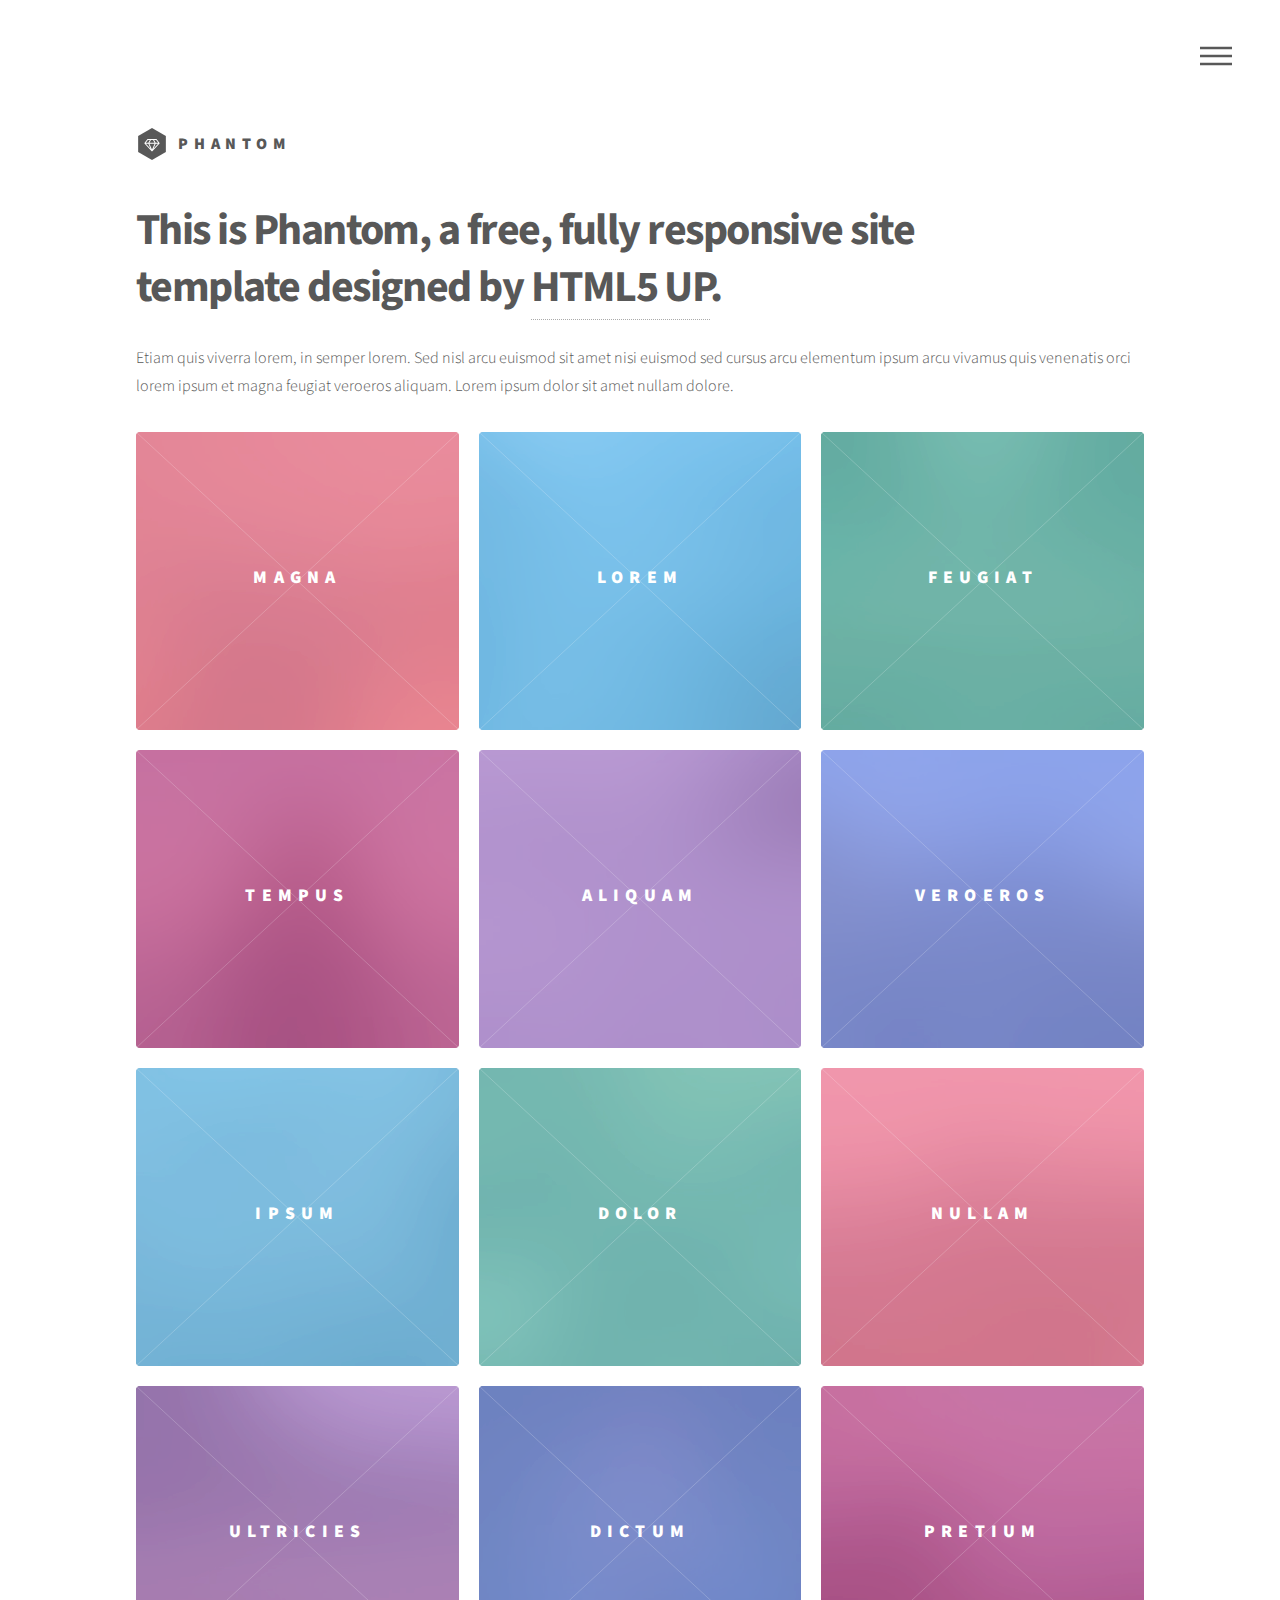
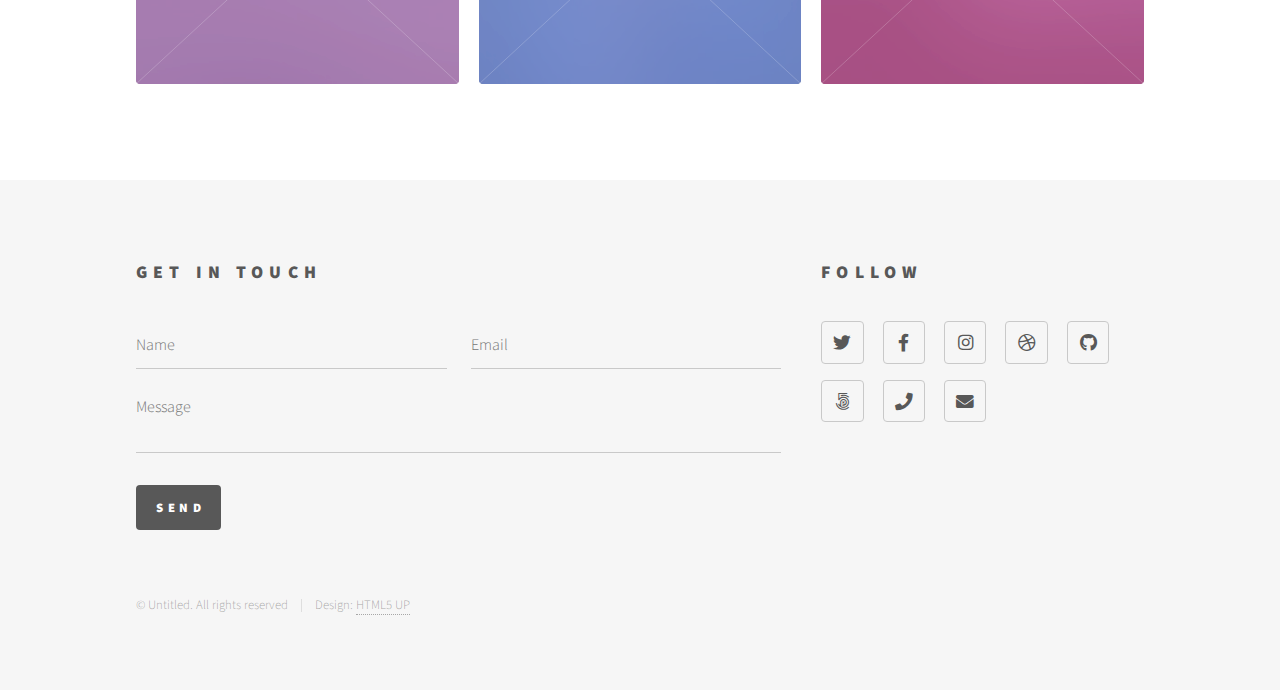
==== index.html @ 12c1502f "adding file from template" ====
<!DOCTYPE HTML>
<!--
	Phantom by HTML5 UP
	html5up.net | @ajlkn
	Free for personal and commercial use under the CCA 3.0 license (html5up.net/license)
-->
<html>
	<head>
		<title>Phantom by HTML5 UP</title>
		<meta charset="utf-8" />
		<meta name="viewport" content="width=device-width, initial-scale=1, user-scalable=no" />
		<link rel="stylesheet" href="assets/css/main.css" />
		<noscript><link rel="stylesheet" href="assets/css/noscript.css" /></noscript>
	</head>
	<body class="is-preload">
		<!-- Wrapper -->
			<div id="wrapper">

				<!-- Header -->
					<header id="header">
						<div class="inner">

							<!-- Logo -->
								<a href="index.html" class="logo">
									<span class="symbol"><img src="images/logo.svg" alt="" /></span><span class="title">Phantom</span>
								</a>

							<!-- Nav -->
								<nav>
									<ul>
										<li><a href="#menu">Menu</a></li>
									</ul>
								</nav>

						</div>
					</header>

				<!-- Menu -->
					<nav id="menu">
						<h2>Menu</h2>
						<ul>
							<li><a href="index.html">Home</a></li>
							<li><a href="generic.html">Ipsum veroeros</a></li>
							<li><a href="generic.html">Tempus etiam</a></li>
							<li><a href="generic.html">Consequat dolor</a></li>
							<li><a href="elements.html">Elements</a></li>
						</ul>
					</nav>

				<!-- Main -->
					<div id="main">
						<div class="inner">
							<header>
								<h1>This is Phantom, a free, fully responsive site<br />
								template designed by <a href="http://html5up.net">HTML5 UP</a>.</h1>
								<p>Etiam quis viverra lorem, in semper lorem. Sed nisl arcu euismod sit amet nisi euismod sed cursus arcu elementum ipsum arcu vivamus quis venenatis orci lorem ipsum et magna feugiat veroeros aliquam. Lorem ipsum dolor sit amet nullam dolore.</p>
							</header>
							<section class="tiles">
								<article class="style1">
									<span class="image">
										<img src="images/pic01.jpg" alt="" />
									</span>
									<a href="generic.html">
										<h2>Magna</h2>
										<div class="content">
											<p>Sed nisl arcu euismod sit amet nisi lorem etiam dolor veroeros et feugiat.</p>
										</div>
									</a>
								</article>
								<article class="style2">
									<span class="image">
										<img src="images/pic02.jpg" alt="" />
									</span>
									<a href="generic.html">
										<h2>Lorem</h2>
										<div class="content">
											<p>Sed nisl arcu euismod sit amet nisi lorem etiam dolor veroeros et feugiat.</p>
										</div>
									</a>
								</article>
								<article class="style3">
									<span class="image">
										<img src="images/pic03.jpg" alt="" />
									</span>
									<a href="generic.html">
										<h2>Feugiat</h2>
										<div class="content">
											<p>Sed nisl arcu euismod sit amet nisi lorem etiam dolor veroeros et feugiat.</p>
										</div>
									</a>
								</article>
								<article class="style4">
									<span class="image">
										<img src="images/pic04.jpg" alt="" />
									</span>
									<a href="generic.html">
										<h2>Tempus</h2>
										<div class="content">
											<p>Sed nisl arcu euismod sit amet nisi lorem etiam dolor veroeros et feugiat.</p>
										</div>
									</a>
								</article>
								<article class="style5">
									<span class="image">
										<img src="images/pic05.jpg" alt="" />
									</span>
									<a href="generic.html">
										<h2>Aliquam</h2>
										<div class="content">
											<p>Sed nisl arcu euismod sit amet nisi lorem etiam dolor veroeros et feugiat.</p>
										</div>
									</a>
								</article>
								<article class="style6">
									<span class="image">
										<img src="images/pic06.jpg" alt="" />
									</span>
									<a href="generic.html">
										<h2>Veroeros</h2>
										<div class="content">
											<p>Sed nisl arcu euismod sit amet nisi lorem etiam dolor veroeros et feugiat.</p>
										</div>
									</a>
								</article>
								<article class="style2">
									<span class="image">
										<img src="images/pic07.jpg" alt="" />
									</span>
									<a href="generic.html">
										<h2>Ipsum</h2>
										<div class="content">
											<p>Sed nisl arcu euismod sit amet nisi lorem etiam dolor veroeros et feugiat.</p>
										</div>
									</a>
								</article>
								<article class="style3">
									<span class="image">
										<img src="images/pic08.jpg" alt="" />
									</span>
									<a href="generic.html">
										<h2>Dolor</h2>
										<div class="content">
											<p>Sed nisl arcu euismod sit amet nisi lorem etiam dolor veroeros et feugiat.</p>
										</div>
									</a>
								</article>
								<article class="style1">
									<span class="image">
										<img src="images/pic09.jpg" alt="" />
									</span>
									<a href="generic.html">
										<h2>Nullam</h2>
										<div class="content">
											<p>Sed nisl arcu euismod sit amet nisi lorem etiam dolor veroeros et feugiat.</p>
										</div>
									</a>
								</article>
								<article class="style5">
									<span class="image">
										<img src="images/pic10.jpg" alt="" />
									</span>
									<a href="generic.html">
										<h2>Ultricies</h2>
										<div class="content">
											<p>Sed nisl arcu euismod sit amet nisi lorem etiam dolor veroeros et feugiat.</p>
										</div>
									</a>
								</article>
								<article class="style6">
									<span class="image">
										<img src="images/pic11.jpg" alt="" />
									</span>
									<a href="generic.html">
										<h2>Dictum</h2>
										<div class="content">
											<p>Sed nisl arcu euismod sit amet nisi lorem etiam dolor veroeros et feugiat.</p>
										</div>
									</a>
								</article>
								<article class="style4">
									<span class="image">
										<img src="images/pic12.jpg" alt="" />
									</span>
									<a href="generic.html">
										<h2>Pretium</h2>
										<div class="content">
											<p>Sed nisl arcu euismod sit amet nisi lorem etiam dolor veroeros et feugiat.</p>
										</div>
									</a>
								</article>
							</section>
						</div>
					</div>

				<!-- Footer -->
					<footer id="footer">
						<div class="inner">
							<section>
								<h2>Get in touch</h2>
								<form method="post" action="#">
									<div class="fields">
										<div class="field half">
											<input type="text" name="name" id="name" placeholder="Name" />
										</div>
										<div class="field half">
											<input type="email" name="email" id="email" placeholder="Email" />
										</div>
										<div class="field">
											<textarea name="message" id="message" placeholder="Message"></textarea>
										</div>
									</div>
									<ul class="actions">
										<li><input type="submit" value="Send" class="primary" /></li>
									</ul>
								</form>
							</section>
							<section>
								<h2>Follow</h2>
								<ul class="icons">
									<li><a href="#" class="icon brands style2 fa-twitter"><span class="label">Twitter</span></a></li>
									<li><a href="#" class="icon brands style2 fa-facebook-f"><span class="label">Facebook</span></a></li>
									<li><a href="#" class="icon brands style2 fa-instagram"><span class="label">Instagram</span></a></li>
									<li><a href="#" class="icon brands style2 fa-dribbble"><span class="label">Dribbble</span></a></li>
									<li><a href="#" class="icon brands style2 fa-github"><span class="label">GitHub</span></a></li>
									<li><a href="#" class="icon brands style2 fa-500px"><span class="label">500px</span></a></li>
									<li><a href="#" class="icon solid style2 fa-phone"><span class="label">Phone</span></a></li>
									<li><a href="#" class="icon solid style2 fa-envelope"><span class="label">Email</span></a></li>
								</ul>
							</section>
							<ul class="copyright">
								<li>&copy; Untitled. All rights reserved</li><li>Design: <a href="http://html5up.net">HTML5 UP</a></li>
							</ul>
						</div>
					</footer>

			</div>

		<!-- Scripts -->
			<script src="assets/js/jquery.min.js"></script>
			<script src="assets/js/browser.min.js"></script>
			<script src="assets/js/breakpoints.min.js"></script>
			<script src="assets/js/util.js"></script>
			<script src="assets/js/main.js"></script>

	</body>
</html>
---- assets/css/main.css ----
@import url(fontawesome-all.min.css);
@import url("https://fonts.googleapis.com/css?family=Source+Sans+Pro:300,700,900");

/*
	Phantom by HTML5 UP
	html5up.net | @ajlkn
	Free for personal and commercial use under the CCA 3.0 license (html5up.net/license)
*/

html, body, div, span, applet, object,
iframe, h1, h2, h3, h4, h5, h6, p, blockquote,
pre, a, abbr, acronym, address, big, cite,
code, del, dfn, em, img, ins, kbd, q, s, samp,
small, strike, strong, sub, sup, tt, var, b,
u, i, center, dl, dt, dd, ol, ul, li, fieldset,
form, label, legend, table, caption, tbody,
tfoot, thead, tr, th, td, article, aside,
canvas, details, embed, figure, figcaption,
footer, header, hgroup, menu, nav, output, ruby,
section, summary, time, mark, audio, video {
	margin: 0;
	padding: 0;
	border: 0;
	font-size: 100%;
	font: inherit;
	vertical-align: baseline;}

article, aside, details, figcaption, figure,
footer, header, hgroup, menu, nav, section {
	display: block;}

body {
	line-height: 1;
}

ol, ul {
	list-style: none;
}

blockquote, q {
	quotes: none;
}

	blockquote:before, blockquote:after, q:before, q:after {
		content: '';
		content: none;
	}

table {
	border-collapse: collapse;
	border-spacing: 0;
}

body {
	-webkit-text-size-adjust: none;
}

mark {
	background-color: transparent;
	color: inherit;
}

input::-moz-focus-inner {
	border: 0;
	padding: 0;
}

input, select, textarea {
	-moz-appearance: none;
	-webkit-appearance: none;
	-ms-appearance: none;
	appearance: none;
}

/* Basic */

	@-ms-viewport {
		width: device-width;
	}

	body {
		-ms-overflow-style: scrollbar;
	}

	@media screen and (max-width: 480px) {

		html, body {
			min-width: 320px;
		}

	}

	html {
		box-sizing: border-box;
	}

	*, *:before, *:after {
		box-sizing: inherit;
	}

	body {
		background: #ffffff;
	}

		body.is-preload *, body.is-preload *:before, body.is-preload *:after {
			-moz-animation: none !important;
			-webkit-animation: none !important;
			-ms-animation: none !important;
			animation: none !important;
			-moz-transition: none !important;
			-webkit-transition: none !important;
			-ms-transition: none !important;
			transition: none !important;
		}

/* Type */

	body, input, select, textarea {
		color: #585858;
		font-family: "Source Sans Pro", Helvetica, sans-serif;
		font-size: 16pt;
		font-weight: 300;
		line-height: 1.75;
	}

		@media screen and (max-width: 1680px) {

			body, input, select, textarea {
				font-size: 14pt;
			}

		}

		@media screen and (max-width: 1280px) {

			body, input, select, textarea {
				font-size: 12pt;
			}

		}

	a {
		-moz-transition: border-bottom-color 0.2s ease, color 0.2s ease;
		-webkit-transition: border-bottom-color 0.2s ease, color 0.2s ease;
		-ms-transition: border-bottom-color 0.2s ease, color 0.2s ease;
		transition: border-bottom-color 0.2s ease, color 0.2s ease;
		text-decoration: none;
		color: #585858;
		border-bottom: dotted 1px rgba(88, 88, 88, 0.5);
	}

		a:hover {
			border-bottom-color: transparent;
			color: #f2849e !important;
		}

	strong, b {
		font-weight: 900;
	}

	em, i {
		font-style: italic;
	}

	p {
		margin: 0 0 2em 0;
	}

	h1 {
		font-size: 2.75em;
		font-weight: 700;
		line-height: 1.3;
		margin: 0 0 1em 0;
		letter-spacing: -0.035em;
	}

		h1 a {
			color: inherit;
		}

		@media screen and (max-width: 736px) {

			h1 {
				font-size: 2em;
				margin: 0 0 1em 0;
			}

		}

		@media screen and (max-width: 360px) {

			h1 {
				font-size: 1.75em;
			}

		}

	h2, h3, h4, h5, h6 {
		font-weight: 900;
		line-height: 1.5;
		margin: 0 0 2em 0;
		text-transform: uppercase;
		letter-spacing: 0.35em;
	}

		h2 a, h3 a, h4 a, h5 a, h6 a {
			color: inherit;
		}

	h2 {
		font-size: 1.1em;
	}

	h3 {
		font-size: 1em;
	}

	h4 {
		font-size: 0.8em;
	}

	h5 {
		font-size: 0.8em;
	}

	h6 {
		font-size: 0.8em;
	}

	@media screen and (max-width: 980px) {

		h1 br, h2 br, h3 br, h4 br, h5 br, h6 br {
			display: none;
		}

	}

	@media screen and (max-width: 736px) {

		h2 {
			font-size: 1em;
		}

		h3 {
			font-size: 0.8em;
		}

	}

	sub {
		font-size: 0.8em;
		position: relative;
		top: 0.5em;
	}

	sup {
		font-size: 0.8em;
		position: relative;
		top: -0.5em;
	}

	blockquote {
		border-left: solid 4px #c9c9c9;
		font-style: italic;
		margin: 0 0 2em 0;
		padding: 0.5em 0 0.5em 2em;
	}

	code {
		background: rgba(144, 144, 144, 0.075);
		border-radius: 4px;
		border: solid 1px #c9c9c9;
		font-family: "Courier New", monospace;
		font-size: 0.9em;
		margin: 0 0.25em;
		padding: 0.25em 0.65em;
	}

	pre {
		-webkit-overflow-scrolling: touch;
		font-family: "Courier New", monospace;
		font-size: 0.9em;
		margin: 0 0 2em 0;
	}

		pre code {
			display: block;
			line-height: 1.75;
			padding: 1em 1.5em;
			overflow-x: auto;
		}

	hr {
		border: 0;
		border-bottom: solid 1px #c9c9c9;
		margin: 2em 0;
	}

		hr.major {
			margin: 3em 0;
		}

	.align-left {
		text-align: left;
	}

	.align-center {
		text-align: center;
	}

	.align-right {
		text-align: right;
	}

/* Row */

	.row {
		display: flex;
		flex-wrap: wrap;
		box-sizing: border-box;
		align-items: stretch;
	}

		.row > * {
			box-sizing: border-box;
		}

		.row.gtr-uniform > * > :last-child {
			margin-bottom: 0;
		}

		.row.aln-left {
			justify-content: flex-start;
		}

		.row.aln-center {
			justify-content: center;
		}

		.row.aln-right {
			justify-content: flex-end;
		}

		.row.aln-top {
			align-items: flex-start;
		}

		.row.aln-middle {
			align-items: center;
		}

		.row.aln-bottom {
			align-items: flex-end;
		}

		.row > .imp {
			order: -1;
		}

		.row > .col-1 {
			width: 8.33333%;
		}

		.row > .off-1 {
			margin-left: 8.33333%;
		}

		.row > .col-2 {
			width: 16.66667%;
		}

		.row > .off-2 {
			margin-left: 16.66667%;
		}

		.row > .col-3 {
			width: 25%;
		}

		.row > .off-3 {
			margin-left: 25%;
		}

		.row > .col-4 {
			width: 33.33333%;
		}

		.row > .off-4 {
			margin-left: 33.33333%;
		}

		.row > .col-5 {
			width: 41.66667%;
		}

		.row > .off-5 {
			margin-left: 41.66667%;
		}

		.row > .col-6 {
			width: 50%;
		}

		.row > .off-6 {
			margin-left: 50%;
		}

		.row > .col-7 {
			width: 58.33333%;
		}

		.row > .off-7 {
			margin-left: 58.33333%;
		}

		.row > .col-8 {
			width: 66.66667%;
		}

		.row > .off-8 {
			margin-left: 66.66667%;
		}

		.row > .col-9 {
			width: 75%;
		}

		.row > .off-9 {
			margin-left: 75%;
		}

		.row > .col-10 {
			width: 83.33333%;
		}

		.row > .off-10 {
			margin-left: 83.33333%;
		}

		.row > .col-11 {
			width: 91.66667%;
		}

		.row > .off-11 {
			margin-left: 91.66667%;
		}

		.row > .col-12 {
			width: 100%;
		}

		.row > .off-12 {
			margin-left: 100%;
		}

		.row.gtr-0 {
			margin-top: 0;
			margin-left: 0em;
		}

			.row.gtr-0 > * {
				padding: 0 0 0 0em;
			}

			.row.gtr-0.gtr-uniform {
				margin-top: 0em;
			}

				.row.gtr-0.gtr-uniform > * {
					padding-top: 0em;
				}

		.row.gtr-25 {
			margin-top: 0;
			margin-left: -0.5em;
		}

			.row.gtr-25 > * {
				padding: 0 0 0 0.5em;
			}

			.row.gtr-25.gtr-uniform {
				margin-top: -0.5em;
			}

				.row.gtr-25.gtr-uniform > * {
					padding-top: 0.5em;
				}

		.row.gtr-50 {
			margin-top: 0;
			margin-left: -1em;
		}

			.row.gtr-50 > * {
				padding: 0 0 0 1em;
			}

			.row.gtr-50.gtr-uniform {
				margin-top: -1em;
			}

				.row.gtr-50.gtr-uniform > * {
					padding-top: 1em;
				}

		.row {
			margin-top: 0;
			margin-left: -2em;
		}

			.row > * {
				padding: 0 0 0 2em;
			}

			.row.gtr-uniform {
				margin-top: -2em;
			}

				.row.gtr-uniform > * {
					padding-top: 2em;
				}

		.row.gtr-150 {
			margin-top: 0;
			margin-left: -3em;
		}

			.row.gtr-150 > * {
				padding: 0 0 0 3em;
			}

			.row.gtr-150.gtr-uniform {
				margin-top: -3em;
			}

				.row.gtr-150.gtr-uniform > * {
					padding-top: 3em;
				}

		.row.gtr-200 {
			margin-top: 0;
			margin-left: -4em;
		}

			.row.gtr-200 > * {
				padding: 0 0 0 4em;
			}

			.row.gtr-200.gtr-uniform {
				margin-top: -4em;
			}

				.row.gtr-200.gtr-uniform > * {
					padding-top: 4em;
				}

		@media screen and (max-width: 1680px) {

			.row {
				display: flex;
				flex-wrap: wrap;
				box-sizing: border-box;
				align-items: stretch;
			}

				.row > * {
					box-sizing: border-box;
				}

				.row.gtr-uniform > * > :last-child {
					margin-bottom: 0;
				}

				.row.aln-left {
					justify-content: flex-start;
				}

				.row.aln-center {
					justify-content: center;
				}

				.row.aln-right {
					justify-content: flex-end;
				}

				.row.aln-top {
					align-items: flex-start;
				}

				.row.aln-middle {
					align-items: center;
				}

				.row.aln-bottom {
					align-items: flex-end;
				}

				.row > .imp-xlarge {
					order: -1;
				}

				.row > .col-1-xlarge {
					width: 8.33333%;
				}

				.row > .off-1-xlarge {
					margin-left: 8.33333%;
				}

				.row > .col-2-xlarge {
					width: 16.66667%;
				}

				.row > .off-2-xlarge {
					margin-left: 16.66667%;
				}

				.row > .col-3-xlarge {
					width: 25%;
				}

				.row > .off-3-xlarge {
					margin-left: 25%;
				}

				.row > .col-4-xlarge {
					width: 33.33333%;
				}

				.row > .off-4-xlarge {
					margin-left: 33.33333%;
				}

				.row > .col-5-xlarge {
					width: 41.66667%;
				}

				.row > .off-5-xlarge {
					margin-left: 41.66667%;
				}

				.row > .col-6-xlarge {
					width: 50%;
				}

				.row > .off-6-xlarge {
					margin-left: 50%;
				}

				.row > .col-7-xlarge {
					width: 58.33333%;
				}

				.row > .off-7-xlarge {
					margin-left: 58.33333%;
				}

				.row > .col-8-xlarge {
					width: 66.66667%;
				}

				.row > .off-8-xlarge {
					margin-left: 66.66667%;
				}

				.row > .col-9-xlarge {
					width: 75%;
				}

				.row > .off-9-xlarge {
					margin-left: 75%;
				}

				.row > .col-10-xlarge {
					width: 83.33333%;
				}

				.row > .off-10-xlarge {
					margin-left: 83.33333%;
				}

				.row > .col-11-xlarge {
					width: 91.66667%;
				}

				.row > .off-11-xlarge {
					margin-left: 91.66667%;
				}

				.row > .col-12-xlarge {
					width: 100%;
				}

				.row > .off-12-xlarge {
					margin-left: 100%;
				}

				.row.gtr-0 {
					margin-top: 0;
					margin-left: 0em;
				}

					.row.gtr-0 > * {
						padding: 0 0 0 0em;
					}

					.row.gtr-0.gtr-uniform {
						margin-top: 0em;
					}

						.row.gtr-0.gtr-uniform > * {
							padding-top: 0em;
						}

				.row.gtr-25 {
					margin-top: 0;
					margin-left: -0.5em;
				}

					.row.gtr-25 > * {
						padding: 0 0 0 0.5em;
					}

					.row.gtr-25.gtr-uniform {
						margin-top: -0.5em;
					}

						.row.gtr-25.gtr-uniform > * {
							padding-top: 0.5em;
						}

				.row.gtr-50 {
					margin-top: 0;
					margin-left: -1em;
				}

					.row.gtr-50 > * {
						padding: 0 0 0 1em;
					}

					.row.gtr-50.gtr-uniform {
						margin-top: -1em;
					}

						.row.gtr-50.gtr-uniform > * {
							padding-top: 1em;
						}

				.row {
					margin-top: 0;
					margin-left: -2em;
				}

					.row > * {
						padding: 0 0 0 2em;
					}

					.row.gtr-uniform {
						margin-top: -2em;
					}

						.row.gtr-uniform > * {
							padding-top: 2em;
						}

				.row.gtr-150 {
					margin-top: 0;
					margin-left: -3em;
				}

					.row.gtr-150 > * {
						padding: 0 0 0 3em;
					}

					.row.gtr-150.gtr-uniform {
						margin-top: -3em;
					}

						.row.gtr-150.gtr-uniform > * {
							padding-top: 3em;
						}

				.row.gtr-200 {
					margin-top: 0;
					margin-left: -4em;
				}

					.row.gtr-200 > * {
						padding: 0 0 0 4em;
					}

					.row.gtr-200.gtr-uniform {
						margin-top: -4em;
					}

						.row.gtr-200.gtr-uniform > * {
							padding-top: 4em;
						}

		}

		@media screen and (max-width: 1280px) {

			.row {
				display: flex;
				flex-wrap: wrap;
				box-sizing: border-box;
				align-items: stretch;
			}

				.row > * {
					box-sizing: border-box;
				}

				.row.gtr-uniform > * > :last-child {
					margin-bottom: 0;
				}

				.row.aln-left {
					justify-content: flex-start;
				}

				.row.aln-center {
					justify-content: center;
				}

				.row.aln-right {
					justify-content: flex-end;
				}

				.row.aln-top {
					align-items: flex-start;
				}

				.row.aln-middle {
					align-items: center;
				}

				.row.aln-bottom {
					align-items: flex-end;
				}

				.row > .imp-large {
					order: -1;
				}

				.row > .col-1-large {
					width: 8.33333%;
				}

				.row > .off-1-large {
					margin-left: 8.33333%;
				}

				.row > .col-2-large {
					width: 16.66667%;
				}

				.row > .off-2-large {
					margin-left: 16.66667%;
				}

				.row > .col-3-large {
					width: 25%;
				}

				.row > .off-3-large {
					margin-left: 25%;
				}

				.row > .col-4-large {
					width: 33.33333%;
				}

				.row > .off-4-large {
					margin-left: 33.33333%;
				}

				.row > .col-5-large {
					width: 41.66667%;
				}

				.row > .off-5-large {
					margin-left: 41.66667%;
				}

				.row > .col-6-large {
					width: 50%;
				}

				.row > .off-6-large {
					margin-left: 50%;
				}

				.row > .col-7-large {
					width: 58.33333%;
				}

				.row > .off-7-large {
					margin-left: 58.33333%;
				}

				.row > .col-8-large {
					width: 66.66667%;
				}

				.row > .off-8-large {
					margin-left: 66.66667%;
				}

				.row > .col-9-large {
					width: 75%;
				}

				.row > .off-9-large {
					margin-left: 75%;
				}

				.row > .col-10-large {
					width: 83.33333%;
				}

				.row > .off-10-large {
					margin-left: 83.33333%;
				}

				.row > .col-11-large {
					width: 91.66667%;
				}

				.row > .off-11-large {
					margin-left: 91.66667%;
				}

				.row > .col-12-large {
					width: 100%;
				}

				.row > .off-12-large {
					margin-left: 100%;
				}

				.row.gtr-0 {
					margin-top: 0;
					margin-left: 0em;
				}

					.row.gtr-0 > * {
						padding: 0 0 0 0em;
					}

					.row.gtr-0.gtr-uniform {
						margin-top: 0em;
					}

						.row.gtr-0.gtr-uniform > * {
							padding-top: 0em;
						}

				.row.gtr-25 {
					margin-top: 0;
					margin-left: -0.5em;
				}

					.row.gtr-25 > * {
						padding: 0 0 0 0.5em;
					}

					.row.gtr-25.gtr-uniform {
						margin-top: -0.5em;
					}

						.row.gtr-25.gtr-uniform > * {
							padding-top: 0.5em;
						}

				.row.gtr-50 {
					margin-top: 0;
					margin-left: -1em;
				}

					.row.gtr-50 > * {
						padding: 0 0 0 1em;
					}

					.row.gtr-50.gtr-uniform {
						margin-top: -1em;
					}

						.row.gtr-50.gtr-uniform > * {
							padding-top: 1em;
						}

				.row {
					margin-top: 0;
					margin-left: -2em;
				}

					.row > * {
						padding: 0 0 0 2em;
					}

					.row.gtr-uniform {
						margin-top: -2em;
					}

						.row.gtr-uniform > * {
							padding-top: 2em;
						}

				.row.gtr-150 {
					margin-top: 0;
					margin-left: -3em;
				}

					.row.gtr-150 > * {
						padding: 0 0 0 3em;
					}

					.row.gtr-150.gtr-uniform {
						margin-top: -3em;
					}

						.row.gtr-150.gtr-uniform > * {
							padding-top: 3em;
						}

				.row.gtr-200 {
					margin-top: 0;
					margin-left: -4em;
				}

					.row.gtr-200 > * {
						padding: 0 0 0 4em;
					}

					.row.gtr-200.gtr-uniform {
						margin-top: -4em;
					}

						.row.gtr-200.gtr-uniform > * {
							padding-top: 4em;
						}

		}

		@media screen and (max-width: 980px) {

			.row {
				display: flex;
				flex-wrap: wrap;
				box-sizing: border-box;
				align-items: stretch;
			}

				.row > * {
					box-sizing: border-box;
				}

				.row.gtr-uniform > * > :last-child {
					margin-bottom: 0;
				}

				.row.aln-left {
					justify-content: flex-start;
				}

				.row.aln-center {
					justify-content: center;
				}

				.row.aln-right {
					justify-content: flex-end;
				}

				.row.aln-top {
					align-items: flex-start;
				}

				.row.aln-middle {
					align-items: center;
				}

				.row.aln-bottom {
					align-items: flex-end;
				}

				.row > .imp-medium {
					order: -1;
				}

				.row > .col-1-medium {
					width: 8.33333%;
				}

				.row > .off-1-medium {
					margin-left: 8.33333%;
				}

				.row > .col-2-medium {
					width: 16.66667%;
				}

				.row > .off-2-medium {
					margin-left: 16.66667%;
				}

				.row > .col-3-medium {
					width: 25%;
				}

				.row > .off-3-medium {
					margin-left: 25%;
				}

				.row > .col-4-medium {
					width: 33.33333%;
				}

				.row > .off-4-medium {
					margin-left: 33.33333%;
				}

				.row > .col-5-medium {
					width: 41.66667%;
				}

				.row > .off-5-medium {
					margin-left: 41.66667%;
				}

				.row > .col-6-medium {
					width: 50%;
				}

				.row > .off-6-medium {
					margin-left: 50%;
				}

				.row > .col-7-medium {
					width: 58.33333%;
				}

				.row > .off-7-medium {
					margin-left: 58.33333%;
				}

				.row > .col-8-medium {
					width: 66.66667%;
				}

				.row > .off-8-medium {
					margin-left: 66.66667%;
				}

				.row > .col-9-medium {
					width: 75%;
				}

				.row > .off-9-medium {
					margin-left: 75%;
				}

				.row > .col-10-medium {
					width: 83.33333%;
				}

				.row > .off-10-medium {
					margin-left: 83.33333%;
				}

				.row > .col-11-medium {
					width: 91.66667%;
				}

				.row > .off-11-medium {
					margin-left: 91.66667%;
				}

				.row > .col-12-medium {
					width: 100%;
				}

				.row > .off-12-medium {
					margin-left: 100%;
				}

				.row.gtr-0 {
					margin-top: 0;
					margin-left: 0em;
				}

					.row.gtr-0 > * {
						padding: 0 0 0 0em;
					}

					.row.gtr-0.gtr-uniform {
						margin-top: 0em;
					}

						.row.gtr-0.gtr-uniform > * {
							padding-top: 0em;
						}

				.row.gtr-25 {
					margin-top: 0;
					margin-left: -0.375em;
				}

					.row.gtr-25 > * {
						padding: 0 0 0 0.375em;
					}

					.row.gtr-25.gtr-uniform {
						margin-top: -0.375em;
					}

						.row.gtr-25.gtr-uniform > * {
							padding-top: 0.375em;
						}

				.row.gtr-50 {
					margin-top: 0;
					margin-left: -0.75em;
				}

					.row.gtr-50 > * {
						padding: 0 0 0 0.75em;
					}

					.row.gtr-50.gtr-uniform {
						margin-top: -0.75em;
					}

						.row.gtr-50.gtr-uniform > * {
							padding-top: 0.75em;
						}

				.row {
					margin-top: 0;
					margin-left: -1.5em;
				}

					.row > * {
						padding: 0 0 0 1.5em;
					}

					.row.gtr-uniform {
						margin-top: -1.5em;
					}

						.row.gtr-uniform > * {
							padding-top: 1.5em;
						}

				.row.gtr-150 {
					margin-top: 0;
					margin-left: -2.25em;
				}

					.row.gtr-150 > * {
						padding: 0 0 0 2.25em;
					}

					.row.gtr-150.gtr-uniform {
						margin-top: -2.25em;
					}

						.row.gtr-150.gtr-uniform > * {
							padding-top: 2.25em;
						}

				.row.gtr-200 {
					margin-top: 0;
					margin-left: -3em;
				}

					.row.gtr-200 > * {
						padding: 0 0 0 3em;
					}

					.row.gtr-200.gtr-uniform {
						margin-top: -3em;
					}

						.row.gtr-200.gtr-uniform > * {
							padding-top: 3em;
						}

		}

		@media screen and (max-width: 736px) {

			.row {
				display: flex;
				flex-wrap: wrap;
				box-sizing: border-box;
				align-items: stretch;
			}

				.row > * {
					box-sizing: border-box;
				}

				.row.gtr-uniform > * > :last-child {
					margin-bottom: 0;
				}

				.row.aln-left {
					justify-content: flex-start;
				}

				.row.aln-center {
					justify-content: center;
				}

				.row.aln-right {
					justify-content: flex-end;
				}

				.row.aln-top {
					align-items: flex-start;
				}

				.row.aln-middle {
					align-items: center;
				}

				.row.aln-bottom {
					align-items: flex-end;
				}

				.row > .imp-small {
					order: -1;
				}

				.row > .col-1-small {
					width: 8.33333%;
				}

				.row > .off-1-small {
					margin-left: 8.33333%;
				}

				.row > .col-2-small {
					width: 16.66667%;
				}

				.row > .off-2-small {
					margin-left: 16.66667%;
				}

				.row > .col-3-small {
					width: 25%;
				}

				.row > .off-3-small {
					margin-left: 25%;
				}

				.row > .col-4-small {
					width: 33.33333%;
				}

				.row > .off-4-small {
					margin-left: 33.33333%;
				}

				.row > .col-5-small {
					width: 41.66667%;
				}

				.row > .off-5-small {
					margin-left: 41.66667%;
				}

				.row > .col-6-small {
					width: 50%;
				}

				.row > .off-6-small {
					margin-left: 50%;
				}

				.row > .col-7-small {
					width: 58.33333%;
				}

				.row > .off-7-small {
					margin-left: 58.33333%;
				}

				.row > .col-8-small {
					width: 66.66667%;
				}

				.row > .off-8-small {
					margin-left: 66.66667%;
				}

				.row > .col-9-small {
					width: 75%;
				}

				.row > .off-9-small {
					margin-left: 75%;
				}

				.row > .col-10-small {
					width: 83.33333%;
				}

				.row > .off-10-small {
					margin-left: 83.33333%;
				}

				.row > .col-11-small {
					width: 91.66667%;
				}

				.row > .off-11-small {
					margin-left: 91.66667%;
				}

				.row > .col-12-small {
					width: 100%;
				}

				.row > .off-12-small {
					margin-left: 100%;
				}

				.row.gtr-0 {
					margin-top: 0;
					margin-left: 0em;
				}

					.row.gtr-0 > * {
						padding: 0 0 0 0em;
					}

					.row.gtr-0.gtr-uniform {
						margin-top: 0em;
					}

						.row.gtr-0.gtr-uniform > * {
							padding-top: 0em;
						}

				.row.gtr-25 {
					margin-top: 0;
					margin-left: -0.25em;
				}

					.row.gtr-25 > * {
						padding: 0 0 0 0.25em;
					}

					.row.gtr-25.gtr-uniform {
						margin-top: -0.25em;
					}

						.row.gtr-25.gtr-uniform > * {
							padding-top: 0.25em;
						}

				.row.gtr-50 {
					margin-top: 0;
					margin-left: -0.5em;
				}

					.row.gtr-50 > * {
						padding: 0 0 0 0.5em;
					}

					.row.gtr-50.gtr-uniform {
						margin-top: -0.5em;
					}

						.row.gtr-50.gtr-uniform > * {
							padding-top: 0.5em;
						}

				.row {
					margin-top: 0;
					margin-left: -1em;
				}

					.row > * {
						padding: 0 0 0 1em;
					}

					.row.gtr-uniform {
						margin-top: -1em;
					}

						.row.gtr-uniform > * {
							padding-top: 1em;
						}

				.row.gtr-150 {
					margin-top: 0;
					margin-left: -1.5em;
				}

					.row.gtr-150 > * {
						padding: 0 0 0 1.5em;
					}

					.row.gtr-150.gtr-uniform {
						margin-top: -1.5em;
					}

						.row.gtr-150.gtr-uniform > * {
							padding-top: 1.5em;
						}

				.row.gtr-200 {
					margin-top: 0;
					margin-left: -2em;
				}

					.row.gtr-200 > * {
						padding: 0 0 0 2em;
					}

					.row.gtr-200.gtr-uniform {
						margin-top: -2em;
					}

						.row.gtr-200.gtr-uniform > * {
							padding-top: 2em;
						}

		}

		@media screen and (max-width: 480px) {

			.row {
				display: flex;
				flex-wrap: wrap;
				box-sizing: border-box;
				align-items: stretch;
			}

				.row > * {
					box-sizing: border-box;
				}

				.row.gtr-uniform > * > :last-child {
					margin-bottom: 0;
				}

				.row.aln-left {
					justify-content: flex-start;
				}

				.row.aln-center {
					justify-content: center;
				}

				.row.aln-right {
					justify-content: flex-end;
				}

				.row.aln-top {
					align-items: flex-start;
				}

				.row.aln-middle {
					align-items: center;
				}

				.row.aln-bottom {
					align-items: flex-end;
				}

				.row > .imp-xsmall {
					order: -1;
				}

				.row > .col-1-xsmall {
					width: 8.33333%;
				}

				.row > .off-1-xsmall {
					margin-left: 8.33333%;
				}

				.row > .col-2-xsmall {
					width: 16.66667%;
				}

				.row > .off-2-xsmall {
					margin-left: 16.66667%;
				}

				.row > .col-3-xsmall {
					width: 25%;
				}

				.row > .off-3-xsmall {
					margin-left: 25%;
				}

				.row > .col-4-xsmall {
					width: 33.33333%;
				}

				.row > .off-4-xsmall {
					margin-left: 33.33333%;
				}

				.row > .col-5-xsmall {
					width: 41.66667%;
				}

				.row > .off-5-xsmall {
					margin-left: 41.66667%;
				}

				.row > .col-6-xsmall {
					width: 50%;
				}

				.row > .off-6-xsmall {
					margin-left: 50%;
				}

				.row > .col-7-xsmall {
					width: 58.33333%;
				}

				.row > .off-7-xsmall {
					margin-left: 58.33333%;
				}

				.row > .col-8-xsmall {
					width: 66.66667%;
				}

				.row > .off-8-xsmall {
					margin-left: 66.66667%;
				}

				.row > .col-9-xsmall {
					width: 75%;
				}

				.row > .off-9-xsmall {
					margin-left: 75%;
				}

				.row > .col-10-xsmall {
					width: 83.33333%;
				}

				.row > .off-10-xsmall {
					margin-left: 83.33333%;
				}

				.row > .col-11-xsmall {
					width: 91.66667%;
				}

				.row > .off-11-xsmall {
					margin-left: 91.66667%;
				}

				.row > .col-12-xsmall {
					width: 100%;
				}

				.row > .off-12-xsmall {
					margin-left: 100%;
				}

				.row.gtr-0 {
					margin-top: 0;
					margin-left: 0em;
				}

					.row.gtr-0 > * {
						padding: 0 0 0 0em;
					}

					.row.gtr-0.gtr-uniform {
						margin-top: 0em;
					}

						.row.gtr-0.gtr-uniform > * {
							padding-top: 0em;
						}

				.row.gtr-25 {
					margin-top: 0;
					margin-left: -0.25em;
				}

					.row.gtr-25 > * {
						padding: 0 0 0 0.25em;
					}

					.row.gtr-25.gtr-uniform {
						margin-top: -0.25em;
					}

						.row.gtr-25.gtr-uniform > * {
							padding-top: 0.25em;
						}

				.row.gtr-50 {
					margin-top: 0;
					margin-left: -0.5em;
				}

					.row.gtr-50 > * {
						padding: 0 0 0 0.5em;
					}

					.row.gtr-50.gtr-uniform {
						margin-top: -0.5em;
					}

						.row.gtr-50.gtr-uniform > * {
							padding-top: 0.5em;
						}

				.row {
					margin-top: 0;
					margin-left: -1em;
				}

					.row > * {
						padding: 0 0 0 1em;
					}

					.row.gtr-uniform {
						margin-top: -1em;
					}

						.row.gtr-uniform > * {
							padding-top: 1em;
						}

				.row.gtr-150 {
					margin-top: 0;
					margin-left: -1.5em;
				}

					.row.gtr-150 > * {
						padding: 0 0 0 1.5em;
					}

					.row.gtr-150.gtr-uniform {
						margin-top: -1.5em;
					}

						.row.gtr-150.gtr-uniform > * {
							padding-top: 1.5em;
						}

				.row.gtr-200 {
					margin-top: 0;
					margin-left: -2em;
				}

					.row.gtr-200 > * {
						padding: 0 0 0 2em;
					}

					.row.gtr-200.gtr-uniform {
						margin-top: -2em;
					}

						.row.gtr-200.gtr-uniform > * {
							padding-top: 2em;
						}

		}

/* Section/Article */

	section.special, article.special {
		text-align: center;
	}

	header p {
		margin-top: -1em;
	}

	@media screen and (max-width: 736px) {

		header p {
			margin-top: 0;
		}

	}

/* Icon */

	.icon {
		text-decoration: none;
		border-bottom: none;
		position: relative;
	}

		.icon:before {
			-moz-osx-font-smoothing: grayscale;
			-webkit-font-smoothing: antialiased;
			display: inline-block;
			font-style: normal;
			font-variant: normal;
			text-rendering: auto;
			line-height: 1;
			text-transform: none !important;
			font-family: 'Font Awesome 5 Free';
			font-weight: 400;
		}

		.icon > .label {
			display: none;
		}

		.icon:before {
			line-height: inherit;
		}

		.icon.solid:before {
			font-weight: 900;
		}

		.icon.brands:before {
			font-family: 'Font Awesome 5 Brands';
		}

		.icon.style2 {
			-moz-transition: background-color 0.2s ease-in-out, color 0.2s ease-in-out, border-color 0.2s ease-in-out;
			-webkit-transition: background-color 0.2s ease-in-out, color 0.2s ease-in-out, border-color 0.2s ease-in-out;
			-ms-transition: background-color 0.2s ease-in-out, color 0.2s ease-in-out, border-color 0.2s ease-in-out;
			transition: background-color 0.2s ease-in-out, color 0.2s ease-in-out, border-color 0.2s ease-in-out;
			background-color: transparent;
			border: solid 1px #c9c9c9;
			border-radius: 4px;
			width: 2.65em;
			height: 2.65em;
			display: inline-block;
			text-align: center;
			line-height: 2.65em;
			color: inherit;
		}

			.icon.style2:before {
				font-size: 1.1em;
			}

			.icon.style2:hover {
				color: #f2849e;
				border-color: #f2849e;
			}

			.icon.style2:active {
				background-color: rgba(242, 132, 158, 0.1);
			}

/* List */

	ol {
		list-style: decimal;
		margin: 0 0 2em 0;
		padding-left: 1.25em;
	}

		ol li {
			padding-left: 0.25em;
		}

	ul {
		list-style: disc;
		margin: 0 0 2em 0;
		padding-left: 1em;
	}

		ul li {
			padding-left: 0.5em;
		}

		ul.alt {
			list-style: none;
			padding-left: 0;
		}

			ul.alt li {
				border-top: solid 1px #c9c9c9;
				padding: 0.5em 0;
			}

				ul.alt li:first-child {
					border-top: 0;
					padding-top: 0;
				}

	dl {
		margin: 0 0 2em 0;
	}

		dl dt {
			display: block;
			font-weight: 900;
			margin: 0 0 1em 0;
		}

		dl dd {
			margin-left: 2em;
		}

/* Actions */

	ul.actions {
		display: -moz-flex;
		display: -webkit-flex;
		display: -ms-flex;
		display: flex;
		cursor: default;
		list-style: none;
		margin-left: -1em;
		padding-left: 0;
	}

		ul.actions li {
			padding: 0 0 0 1em;
			vertical-align: middle;
		}

		ul.actions.special {
			-moz-justify-content: center;
			-webkit-justify-content: center;
			-ms-justify-content: center;
			justify-content: center;
			width: 100%;
			margin-left: 0;
		}

			ul.actions.special li:first-child {
				padding-left: 0;
			}

		ul.actions.stacked {
			-moz-flex-direction: column;
			-webkit-flex-direction: column;
			-ms-flex-direction: column;
			flex-direction: column;
			margin-left: 0;
		}

			ul.actions.stacked li {
				padding: 1.3em 0 0 0;
			}

				ul.actions.stacked li:first-child {
					padding-top: 0;
				}

		ul.actions.fit {
			width: calc(100% + 1em);
		}

			ul.actions.fit li {
				-moz-flex-grow: 1;
				-webkit-flex-grow: 1;
				-ms-flex-grow: 1;
				flex-grow: 1;
				-moz-flex-shrink: 1;
				-webkit-flex-shrink: 1;
				-ms-flex-shrink: 1;
				flex-shrink: 1;
				width: 100%;
			}

				ul.actions.fit li > * {
					width: 100%;
				}

			ul.actions.fit.stacked {
				width: 100%;
			}

		@media screen and (max-width: 480px) {

			ul.actions:not(.fixed) {
				-moz-flex-direction: column;
				-webkit-flex-direction: column;
				-ms-flex-direction: column;
				flex-direction: column;
				margin-left: 0;
				width: 100% !important;
			}

				ul.actions:not(.fixed) li {
					-moz-flex-grow: 1;
					-webkit-flex-grow: 1;
					-ms-flex-grow: 1;
					flex-grow: 1;
					-moz-flex-shrink: 1;
					-webkit-flex-shrink: 1;
					-ms-flex-shrink: 1;
					flex-shrink: 1;
					padding: 1em 0 0 0;
					text-align: center;
					width: 100%;
				}

					ul.actions:not(.fixed) li > * {
						width: 100%;
					}

					ul.actions:not(.fixed) li:first-child {
						padding-top: 0;
					}

					ul.actions:not(.fixed) li input[type="submit"],
					ul.actions:not(.fixed) li input[type="reset"],
					ul.actions:not(.fixed) li input[type="button"],
					ul.actions:not(.fixed) li button,
					ul.actions:not(.fixed) li .button {
						width: 100%;
					}

						ul.actions:not(.fixed) li input[type="submit"].icon:before,
						ul.actions:not(.fixed) li input[type="reset"].icon:before,
						ul.actions:not(.fixed) li input[type="button"].icon:before,
						ul.actions:not(.fixed) li button.icon:before,
						ul.actions:not(.fixed) li .button.icon:before {
							margin-left: -0.5rem;
						}

		}

/* Icons */

	ul.icons {
		cursor: default;
		list-style: none;
		padding-left: 0;
		margin: -1em 0 2em -1em;
	}

		ul.icons li {
			display: inline-block;
			padding: 1em 0 0 1em;
		}

/* Form */

	form {
		margin: 0 0 2em 0;
		overflow-x: hidden;
	}

		form > :last-child {
			margin-bottom: 0;
		}

		form > .fields {
			display: -moz-flex;
			display: -webkit-flex;
			display: -ms-flex;
			display: flex;
			-moz-flex-wrap: wrap;
			-webkit-flex-wrap: wrap;
			-ms-flex-wrap: wrap;
			flex-wrap: wrap;
			width: calc(100% + 3em);
			margin: -1.5em 0 2em -1.5em;
		}

			form > .fields > .field {
				-moz-flex-grow: 0;
				-webkit-flex-grow: 0;
				-ms-flex-grow: 0;
				flex-grow: 0;
				-moz-flex-shrink: 0;
				-webkit-flex-shrink: 0;
				-ms-flex-shrink: 0;
				flex-shrink: 0;
				padding: 1.5em 0 0 1.5em;
				width: calc(100% - 1.5em);
			}

				form > .fields > .field.half {
					width: calc(50% - 0.75em);
				}

				form > .fields > .field.third {
					width: calc(100%/3 - 0.5em);
				}

				form > .fields > .field.quarter {
					width: calc(25% - 0.375em);
				}

		@media screen and (max-width: 480px) {

			form > .fields {
				width: calc(100% + 3em);
				margin: -1.5em 0 2em -1.5em;
			}

				form > .fields > .field {
					padding: 1.5em 0 0 1.5em;
					width: calc(100% - 1.5em);
				}

					form > .fields > .field.half {
						width: calc(100% - 1.5em);
					}

					form > .fields > .field.third {
						width: calc(100% - 1.5em);
					}

					form > .fields > .field.quarter {
						width: calc(100% - 1.5em);
					}

		}

	label {
		display: block;
		font-size: 0.9em;
		font-weight: 900;
		margin: 0 0 1em 0;
	}

	input[type="text"],
	input[type="password"],
	input[type="email"],
	input[type="tel"],
	select,
	textarea {
		-moz-appearance: none;
		-webkit-appearance: none;
		-ms-appearance: none;
		appearance: none;
		background-color: transparent;
		border: none;
		border-radius: 0;
		border-bottom: solid 1px #c9c9c9;
		color: inherit;
		display: block;
		outline: 0;
		padding: 0;
		text-decoration: none;
		width: 100%;
	}

		input[type="text"]:invalid,
		input[type="password"]:invalid,
		input[type="email"]:invalid,
		input[type="tel"]:invalid,
		select:invalid,
		textarea:invalid {
			box-shadow: none;
		}

		input[type="text"]:focus,
		input[type="password"]:focus,
		input[type="email"]:focus,
		input[type="tel"]:focus,
		select:focus,
		textarea:focus {
			border-bottom-color: #f2849e;
			box-shadow: inset 0 -1px 0 0 #f2849e;
		}

	select {
		background-image: url("data:image/svg+xml;charset=utf8,%3Csvg xmlns='http://www.w3.org/2000/svg' width='40' height='40' preserveAspectRatio='none' viewBox='0 0 40 40'%3E%3Cpath d='M9.4,12.3l10.4,10.4l10.4-10.4c0.2-0.2,0.5-0.4,0.9-0.4c0.3,0,0.6,0.1,0.9,0.4l3.3,3.3c0.2,0.2,0.4,0.5,0.4,0.9 c0,0.4-0.1,0.6-0.4,0.9L20.7,31.9c-0.2,0.2-0.5,0.4-0.9,0.4c-0.3,0-0.6-0.1-0.9-0.4L4.3,17.3c-0.2-0.2-0.4-0.5-0.4-0.9 c0-0.4,0.1-0.6,0.4-0.9l3.3-3.3c0.2-0.2,0.5-0.4,0.9-0.4S9.1,12.1,9.4,12.3z' fill='%23c9c9c9' /%3E%3C/svg%3E");
		background-size: 1.25rem;
		background-repeat: no-repeat;
		background-position: calc(100% - 1rem) center;
		height: 3em;
		padding-right: 3em;
		text-overflow: ellipsis;
	}

		select option {
			background: #ffffff;
		}

		select:focus::-ms-value {
			background-color: transparent;
		}

		select::-ms-expand {
			display: none;
		}

	input[type="text"],
	input[type="password"],
	input[type="email"],
	select {
		height: 3em;
	}

	textarea {
		padding: 0;
		min-height: 3.75em;
	}

	input[type="checkbox"],
	input[type="radio"] {
		-moz-appearance: none;
		-webkit-appearance: none;
		-ms-appearance: none;
		appearance: none;
		display: block;
		float: left;
		margin-right: -2em;
		opacity: 0;
		width: 1em;
		z-index: -1;
	}

		input[type="checkbox"] + label,
		input[type="radio"] + label {
			text-decoration: none;
			color: #585858;
			cursor: pointer;
			display: inline-block;
			font-size: 1em;
			font-weight: 300;
			padding-left: 2.55em;
			padding-right: 0.75em;
			position: relative;
		}

			input[type="checkbox"] + label:before,
			input[type="radio"] + label:before {
				-moz-osx-font-smoothing: grayscale;
				-webkit-font-smoothing: antialiased;
				display: inline-block;
				font-style: normal;
				font-variant: normal;
				text-rendering: auto;
				line-height: 1;
				text-transform: none !important;
				font-family: 'Font Awesome 5 Free';
				font-weight: 900;
			}

			input[type="checkbox"] + label:before,
			input[type="radio"] + label:before {
				border-radius: 4px;
				border: solid 1px #c9c9c9;
				content: '';
				display: inline-block;
				font-size: 0.8em;
				height: 2.25em;
				left: 0;
				line-height: 2.25em;
				position: absolute;
				text-align: center;
				top: 0;
				width: 2.25em;
			}

		input[type="checkbox"]:checked + label:before,
		input[type="radio"]:checked + label:before {
			background: #585858;
			border-color: #585858;
			color: #ffffff;
			content: '\f00c';
		}

		input[type="checkbox"]:focus + label:before,
		input[type="radio"]:focus + label:before {
			border-color: #f2849e;
			box-shadow: 0 0 0 1px #f2849e;
		}

	input[type="checkbox"] + label:before {
		border-radius: 4px;
	}

	input[type="radio"] + label:before {
		border-radius: 100%;
	}

/* Box */

	.box {
		border-radius: 4px;
		border: solid 1px #c9c9c9;
		margin-bottom: 2em;
		padding: 1.5em;
	}

		.box > :last-child,
		.box > :last-child > :last-child,
		.box > :last-child > :last-child > :last-child {
			margin-bottom: 0;
		}

		.box.alt {
			border: 0;
			border-radius: 0;
			padding: 0;
		}

/* Image */

	.image {
		border-radius: 4px;
		border: 0;
		display: inline-block;
		position: relative;
	}

		.image img {
			border-radius: 4px;
			display: block;
		}

		.image.left, .image.right {
			max-width: 40%;
		}

			.image.left img, .image.right img {
				width: 100%;
			}

		.image.left {
			float: left;
			padding: 0 1.5em 1em 0;
			top: 0.25em;
		}

		.image.right {
			float: right;
			padding: 0 0 1em 1.5em;
			top: 0.25em;
		}

		.image.fit {
			display: block;
			margin: 0 0 2em 0;
			width: 100%;
		}

			.image.fit img {
				width: 100%;
			}

		.image.main {
			display: block;
			margin: 0 0 3em 0;
			width: 100%;
		}

			.image.main img {
				width: 100%;
			}

			@media screen and (max-width: 736px) {

				.image.main {
					margin: 0 0 2em 0;
				}

			}

/* Table */

	.table-wrapper {
		-webkit-overflow-scrolling: touch;
		overflow-x: auto;
	}

	table {
		margin: 0 0 2em 0;
		width: 100%;
	}

		table tbody tr {
			border: solid 1px #c9c9c9;
			border-left: 0;
			border-right: 0;
		}

			table tbody tr:nth-child(2n + 1) {
				background-color: rgba(144, 144, 144, 0.075);
			}

		table td {
			padding: 0.75em 0.75em;
		}

		table th {
			font-size: 0.9em;
			font-weight: 900;
			padding: 0 0.75em 0.75em 0.75em;
			text-align: left;
		}

		table thead {
			border-bottom: solid 2px #c9c9c9;
		}

		table tfoot {
			border-top: solid 2px #c9c9c9;
		}

		table.alt {
			border-collapse: separate;
		}

			table.alt tbody tr td {
				border: solid 1px #c9c9c9;
				border-left-width: 0;
				border-top-width: 0;
			}

				table.alt tbody tr td:first-child {
					border-left-width: 1px;
				}

			table.alt tbody tr:first-child td {
				border-top-width: 1px;
			}

			table.alt thead {
				border-bottom: 0;
			}

			table.alt tfoot {
				border-top: 0;
			}

/* Button */

	input[type="submit"],
	input[type="reset"],
	input[type="button"],
	button,
	.button {
		-moz-appearance: none;
		-webkit-appearance: none;
		-ms-appearance: none;
		appearance: none;
		-moz-transition: background-color 0.2s ease-in-out, color 0.2s ease-in-out, box-shadow 0.2s ease-in-out;
		-webkit-transition: background-color 0.2s ease-in-out, color 0.2s ease-in-out, box-shadow 0.2s ease-in-out;
		-ms-transition: background-color 0.2s ease-in-out, color 0.2s ease-in-out, box-shadow 0.2s ease-in-out;
		transition: background-color 0.2s ease-in-out, color 0.2s ease-in-out, box-shadow 0.2s ease-in-out;
		background-color: transparent;
		border-radius: 4px;
		border: 0;
		box-shadow: inset 0 0 0 2px #585858;
		color: #585858 !important;
		cursor: pointer;
		display: inline-block;
		font-size: 0.8em;
		font-weight: 900;
		height: 3.5em;
		letter-spacing: 0.35em;
		line-height: 3.45em;
		overflow: hidden;
		padding: 0 1.25em 0 1.6em;
		text-align: center;
		text-decoration: none;
		text-overflow: ellipsis;
		text-transform: uppercase;
		white-space: nowrap;
	}

		input[type="submit"].icon:before,
		input[type="reset"].icon:before,
		input[type="button"].icon:before,
		button.icon:before,
		.button.icon:before {
			margin-right: 0.5em;
		}

		input[type="submit"].fit,
		input[type="reset"].fit,
		input[type="button"].fit,
		button.fit,
		.button.fit {
			width: 100%;
		}

		input[type="submit"]:hover,
		input[type="reset"]:hover,
		input[type="button"]:hover,
		button:hover,
		.button:hover {
			color: #f2849e !important;
			box-shadow: inset 0 0 0 2px #f2849e;
		}

		input[type="submit"]:active,
		input[type="reset"]:active,
		input[type="button"]:active,
		button:active,
		.button:active {
			background-color: rgba(242, 132, 158, 0.1);
		}

		input[type="submit"].small,
		input[type="reset"].small,
		input[type="button"].small,
		button.small,
		.button.small {
			font-size: 0.6em;
		}

		input[type="submit"].large,
		input[type="reset"].large,
		input[type="button"].large,
		button.large,
		.button.large {
			font-size: 1em;
		}

		input[type="submit"].primary,
		input[type="reset"].primary,
		input[type="button"].primary,
		button.primary,
		.button.primary {
			box-shadow: none;
			background-color: #585858;
			color: #ffffff !important;
		}

			input[type="submit"].primary:hover,
			input[type="reset"].primary:hover,
			input[type="button"].primary:hover,
			button.primary:hover,
			.button.primary:hover {
				background-color: #f2849e;
			}

			input[type="submit"].primary:active,
			input[type="reset"].primary:active,
			input[type="button"].primary:active,
			button.primary:active,
			.button.primary:active {
				background-color: #ee5f81;
			}

		input[type="submit"].disabled, input[type="submit"]:disabled,
		input[type="reset"].disabled,
		input[type="reset"]:disabled,
		input[type="button"].disabled,
		input[type="button"]:disabled,
		button.disabled,
		button:disabled,
		.button.disabled,
		.button:disabled {
			pointer-events: none;
			opacity: 0.25;
		}

/* Tiles */

	.tiles {
		display: -moz-flex;
		display: -webkit-flex;
		display: -ms-flex;
		display: flex;
		-moz-flex-wrap: wrap;
		-webkit-flex-wrap: wrap;
		-ms-flex-wrap: wrap;
		flex-wrap: wrap;
		postiion: relative;
		margin: -2.5em 0 0 -2.5em;
	}

		.tiles article {
			-moz-transition: -moz-transform 0.5s ease, opacity 0.5s ease;
			-webkit-transition: -webkit-transform 0.5s ease, opacity 0.5s ease;
			-ms-transition: -ms-transform 0.5s ease, opacity 0.5s ease;
			transition: transform 0.5s ease, opacity 0.5s ease;
			position: relative;
			width: calc(33.33333% - 2.5em);
			margin: 2.5em 0 0 2.5em;
		}

			.tiles article > .image {
				-moz-transition: -moz-transform 0.5s ease;
				-webkit-transition: -webkit-transform 0.5s ease;
				-ms-transition: -ms-transform 0.5s ease;
				transition: transform 0.5s ease;
				position: relative;
				display: block;
				width: 100%;
				border-radius: 4px;
				overflow: hidden;
			}

				.tiles article > .image img {
					display: block;
					width: 100%;
				}

				.tiles article > .image:before {
					pointer-events: none;
					-moz-transition: background-color 0.5s ease, opacity 0.5s ease;
					-webkit-transition: background-color 0.5s ease, opacity 0.5s ease;
					-ms-transition: background-color 0.5s ease, opacity 0.5s ease;
					transition: background-color 0.5s ease, opacity 0.5s ease;
					content: '';
					display: block;
					position: absolute;
					top: 0;
					left: 0;
					width: 100%;
					height: 100%;
					opacity: 1.0;
					z-index: 1;
					opacity: 0.8;
				}

				.tiles article > .image:after {
					pointer-events: none;
					-moz-transition: opacity 0.5s ease;
					-webkit-transition: opacity 0.5s ease;
					-ms-transition: opacity 0.5s ease;
					transition: opacity 0.5s ease;
					content: '';
					display: block;
					position: absolute;
					top: 0;
					left: 0;
					width: 100%;
					height: 100%;
					background-image: url("data:image/svg+xml;charset=utf8,%3Csvg xmlns='http://www.w3.org/2000/svg' width='100' height='100' viewBox='0 0 100 100' preserveAspectRatio='none'%3E%3Cstyle%3Eline %7B stroke-width: 0.25px%3B stroke: %23ffffff%3B %7D%3C/style%3E%3Cline x1='0' y1='0' x2='100' y2='100' /%3E%3Cline x1='100' y1='0' x2='0' y2='100' /%3E%3C/svg%3E");
					background-position: center;
					background-repeat: no-repeat;
					background-size: 100% 100%;
					opacity: 0.25;
					z-index: 2;
				}

			.tiles article > a {
				display: -moz-flex;
				display: -webkit-flex;
				display: -ms-flex;
				display: flex;
				-moz-flex-direction: column;
				-webkit-flex-direction: column;
				-ms-flex-direction: column;
				flex-direction: column;
				-moz-align-items: center;
				-webkit-align-items: center;
				-ms-align-items: center;
				align-items: center;
				-moz-justify-content: center;
				-webkit-justify-content: center;
				-ms-justify-content: center;
				justify-content: center;
				-moz-transition: background-color 0.5s ease, -moz-transform 0.5s ease;
				-webkit-transition: background-color 0.5s ease, -webkit-transform 0.5s ease;
				-ms-transition: background-color 0.5s ease, -ms-transform 0.5s ease;
				transition: background-color 0.5s ease, transform 0.5s ease;
				position: absolute;
				top: 0;
				left: 0;
				width: 100%;
				height: 100%;
				padding: 1em;
				border-radius: 4px;
				border-bottom: 0;
				color: #ffffff;
				text-align: center;
				text-decoration: none;
				z-index: 3;
			}

				.tiles article > a > :last-child {
					margin: 0;
				}

				.tiles article > a:hover {
					color: #ffffff !important;
				}

				.tiles article > a h2 {
					margin: 0;
				}

				.tiles article > a .content {
					-moz-transition: max-height 0.5s ease, opacity 0.5s ease;
					-webkit-transition: max-height 0.5s ease, opacity 0.5s ease;
					-ms-transition: max-height 0.5s ease, opacity 0.5s ease;
					transition: max-height 0.5s ease, opacity 0.5s ease;
					width: 100%;
					max-height: 0;
					line-height: 1.5;
					margin-top: 0.35em;
					opacity: 0;
				}

					.tiles article > a .content > :last-child {
						margin-bottom: 0;
					}

			.tiles article.style1 > .image:before {
				background-color: #f2849e;
			}

			.tiles article.style2 > .image:before {
				background-color: #7ecaf6;
			}

			.tiles article.style3 > .image:before {
				background-color: #7bd0c1;
			}

			.tiles article.style4 > .image:before {
				background-color: #c75b9b;
			}

			.tiles article.style5 > .image:before {
				background-color: #ae85ca;
			}

			.tiles article.style6 > .image:before {
				background-color: #8499e7;
			}

			body:not(.is-touch) .tiles article:hover > .image {
				-moz-transform: scale(1.1);
				-webkit-transform: scale(1.1);
				-ms-transform: scale(1.1);
				transform: scale(1.1);
			}

				body:not(.is-touch) .tiles article:hover > .image:before {
					background-color: #333333;
					opacity: 0.35;
				}

				body:not(.is-touch) .tiles article:hover > .image:after {
					opacity: 0;
				}

			body:not(.is-touch) .tiles article:hover .content {
				max-height: 15em;
				opacity: 1;
			}

		* + .tiles {
			margin-top: 2em;
		}

		body.is-preload .tiles article {
			-moz-transform: scale(0.9);
			-webkit-transform: scale(0.9);
			-ms-transform: scale(0.9);
			transform: scale(0.9);
			opacity: 0;
		}

		body.is-touch .tiles article .content {
			max-height: 15em;
			opacity: 1;
		}

		@media screen and (max-width: 1280px) {

			.tiles {
				margin: -1.25em 0 0 -1.25em;
			}

				.tiles article {
					width: calc(33.33333% - 1.25em);
					margin: 1.25em 0 0 1.25em;
				}

		}

		@media screen and (max-width: 980px) {

			.tiles {
				margin: -2.5em 0 0 -2.5em;
			}

				.tiles article {
					width: calc(50% - 2.5em);
					margin: 2.5em 0 0 2.5em;
				}

		}

		@media screen and (max-width: 736px) {

			.tiles {
				margin: -1.25em 0 0 -1.25em;
			}

				.tiles article {
					width: calc(50% - 1.25em);
					margin: 1.25em 0 0 1.25em;
				}

					.tiles article:hover > .image {
						-moz-transform: scale(1.0);
						-webkit-transform: scale(1.0);
						-ms-transform: scale(1.0);
						transform: scale(1.0);
					}

		}

		@media screen and (max-width: 480px) {

			.tiles {
				margin: 0;
			}

				.tiles article {
					width: 100%;
					margin: 1.25em 0 0 0;
				}

		}

/* Header */

	#header {
		padding: 8em 0 0.1em 0 ;
	}

		#header .logo {
			display: block;
			border-bottom: 0;
			color: inherit;
			font-weight: 900;
			letter-spacing: 0.35em;
			margin: 0 0 2.5em 0;
			text-decoration: none;
			text-transform: uppercase;
			display: inline-block;
		}

			#header .logo > * {
				display: inline-block;
				vertical-align: middle;
			}

			#header .logo .symbol {
				margin-right: 0.65em;
			}

				#header .logo .symbol img {
					display: block;
					width: 2em;
					height: 2em;
				}

		#header nav {
			position: fixed;
			right: 2em;
			top: 2em;
			z-index: 10000;
		}

			#header nav ul {
				display: -moz-flex;
				display: -webkit-flex;
				display: -ms-flex;
				display: flex;
				-moz-align-items: center;
				-webkit-align-items: center;
				-ms-align-items: center;
				align-items: center;
				list-style: none;
				margin: 0;
				padding: 0;
			}

				#header nav ul li {
					display: block;
					padding: 0;
				}

					#header nav ul li a {
						display: block;
						position: relative;
						height: 3em;
						line-height: 3em;
						padding: 0 1.5em;
						background-color: rgba(255, 255, 255, 0.5);
						border-radius: 4px;
						border: 0;
						font-size: 0.8em;
						font-weight: 900;
						letter-spacing: 0.35em;
						text-transform: uppercase;
					}

					#header nav ul li a[href="#menu"] {
						-webkit-tap-highlight-color: transparent;
						width: 4em;
						text-indent: 4em;
						font-size: 1em;
						overflow: hidden;
						padding: 0;
						white-space: nowrap;
					}

						#header nav ul li a[href="#menu"]:before, #header nav ul li a[href="#menu"]:after {
							-moz-transition: opacity 0.2s ease;
							-webkit-transition: opacity 0.2s ease;
							-ms-transition: opacity 0.2s ease;
							transition: opacity 0.2s ease;
							content: '';
							display: block;
							position: absolute;
							top: 0;
							left: 0;
							width: 100%;
							height: 100%;
							background-position: center;
							background-repeat: no-repeat;
							background-size: 2em 2em;
						}

						#header nav ul li a[href="#menu"]:before {
							background-image: url("data:image/svg+xml;charset=utf8,%3Csvg xmlns='http://www.w3.org/2000/svg' width='100' height='100' viewBox='0 0 100 100' preserveAspectRatio='none'%3E%3Cstyle%3Eline %7B stroke-width: 8px%3B stroke: %23f2849e%3B %7D%3C/style%3E%3Cline x1='0' y1='25' x2='100' y2='25' /%3E%3Cline x1='0' y1='50' x2='100' y2='50' /%3E%3Cline x1='0' y1='75' x2='100' y2='75' /%3E%3C/svg%3E");
							opacity: 0;
						}

						#header nav ul li a[href="#menu"]:after {
							background-image: url("data:image/svg+xml;charset=utf8,%3Csvg xmlns='http://www.w3.org/2000/svg' width='100' height='100' viewBox='0 0 100 100' preserveAspectRatio='none'%3E%3Cstyle%3Eline %7B stroke-width: 8px%3B stroke: %23585858%3B %7D%3C/style%3E%3Cline x1='0' y1='25' x2='100' y2='25' /%3E%3Cline x1='0' y1='50' x2='100' y2='50' /%3E%3Cline x1='0' y1='75' x2='100' y2='75' /%3E%3C/svg%3E");
							opacity: 1;
						}

						#header nav ul li a[href="#menu"]:hover:before {
							opacity: 1;
						}

						#header nav ul li a[href="#menu"]:hover:after {
							opacity: 0;
						}

		@media screen and (max-width: 736px) {

			#header {
				padding: 4em 0 0.1em 0 ;
			}

				#header nav {
					right: 0.5em;
					top: 0.5em;
				}

					#header nav ul li a[href="#menu"]:before, #header nav ul li a[href="#menu"]:after {
						background-size: 1.5em 1.5em;
					}

		}

/* Menu */

	#wrapper {
		-moz-transition: opacity 0.45s ease;
		-webkit-transition: opacity 0.45s ease;
		-ms-transition: opacity 0.45s ease;
		transition: opacity 0.45s ease;
		opacity: 1;
	}

	#menu {
		-moz-transform: translateX(22em);
		-webkit-transform: translateX(22em);
		-ms-transform: translateX(22em);
		transform: translateX(22em);
		-moz-transition: -moz-transform 0.45s ease, visibility 0.45s;
		-webkit-transition: -webkit-transform 0.45s ease, visibility 0.45s;
		-ms-transition: -ms-transform 0.45s ease, visibility 0.45s;
		transition: transform 0.45s ease, visibility 0.45s;
		position: fixed;
		top: 0;
		right: 0;
		width: 22em;
		max-width: 80%;
		height: 100%;
		-webkit-overflow-scrolling: touch;
		background: #585858;
		color: #ffffff;
		cursor: default;
		visibility: hidden;
		z-index: 10002;
	}

		#menu > .inner {
			-moz-transition: opacity 0.45s ease;
			-webkit-transition: opacity 0.45s ease;
			-ms-transition: opacity 0.45s ease;
			transition: opacity 0.45s ease;
			-webkit-overflow-scrolling: touch;
			position: absolute;
			top: 0;
			left: 0;
			width: 100%;
			height: 100%;
			padding: 2.75em;
			opacity: 0;
			overflow-y: auto;
		}

			#menu > .inner > ul {
				list-style: none;
				margin: 0 0 1em 0;
				padding: 0;
			}

				#menu > .inner > ul > li {
					padding: 0;
					border-top: solid 1px rgba(255, 255, 255, 0.15);
				}

					#menu > .inner > ul > li a {
						display: block;
						padding: 1em 0;
						line-height: 1.5;
						border: 0;
						color: inherit;
					}

					#menu > .inner > ul > li:first-child {
						border-top: 0;
						margin-top: -1em;
					}

		#menu > .close {
			-moz-transition: opacity 0.45s ease, -moz-transform 0.45s ease;
			-webkit-transition: opacity 0.45s ease, -webkit-transform 0.45s ease;
			-ms-transition: opacity 0.45s ease, -ms-transform 0.45s ease;
			transition: opacity 0.45s ease, transform 0.45s ease;
			-moz-transform: scale(0.25) rotate(180deg);
			-webkit-transform: scale(0.25) rotate(180deg);
			-ms-transform: scale(0.25) rotate(180deg);
			transform: scale(0.25) rotate(180deg);
			-webkit-tap-highlight-color: transparent;
			display: block;
			position: absolute;
			top: 2em;
			left: -6em;
			width: 6em;
			text-indent: 6em;
			height: 3em;
			border: 0;
			font-size: 1em;
			opacity: 0;
			overflow: hidden;
			padding: 0;
			white-space: nowrap;
		}

			#menu > .close:before, #menu > .close:after {
				-moz-transition: opacity 0.2s ease;
				-webkit-transition: opacity 0.2s ease;
				-ms-transition: opacity 0.2s ease;
				transition: opacity 0.2s ease;
				content: '';
				display: block;
				position: absolute;
				top: 0;
				left: 0;
				width: 100%;
				height: 100%;
				background-position: center;
				background-repeat: no-repeat;
				background-size: 2em 2em;
			}

			#menu > .close:before {
				background-image: url("data:image/svg+xml;charset=utf8,%3Csvg xmlns='http://www.w3.org/2000/svg' width='100' height='100' viewBox='0 0 100 100' preserveAspectRatio='none'%3E%3Cstyle%3Eline %7B stroke-width: 8px%3B stroke: %23f2849e%3B %7D%3C/style%3E%3Cline x1='15' y1='15' x2='85' y2='85' /%3E%3Cline x1='85' y1='15' x2='15' y2='85' /%3E%3C/svg%3E");
				opacity: 0;
			}

			#menu > .close:after {
				background-image: url("data:image/svg+xml;charset=utf8,%3Csvg xmlns='http://www.w3.org/2000/svg' width='100' height='100' viewBox='0 0 100 100' preserveAspectRatio='none'%3E%3Cstyle%3Eline %7B stroke-width: 8px%3B stroke: %23585858%3B %7D%3C/style%3E%3Cline x1='15' y1='15' x2='85' y2='85' /%3E%3Cline x1='85' y1='15' x2='15' y2='85' /%3E%3C/svg%3E");
				opacity: 1;
			}

			#menu > .close:hover:before {
				opacity: 1;
			}

			#menu > .close:hover:after {
				opacity: 0;
			}

		@media screen and (max-width: 736px) {

			#menu {
				-moz-transform: translateX(16.5em);
				-webkit-transform: translateX(16.5em);
				-ms-transform: translateX(16.5em);
				transform: translateX(16.5em);
				width: 16.5em;
			}

				#menu > .inner {
					padding: 2.75em 1.5em;
				}

				#menu > .close {
					top: 0.5em;
					left: -4.25em;
					width: 4.25em;
					text-indent: 4.25em;
				}

					#menu > .close:before, #menu > .close:after {
						background-size: 1.5em 1.5em;
					}

		}

	body.is-menu-visible #wrapper {
		pointer-events: none;
		cursor: default;
		opacity: 0.25;
	}

	body.is-menu-visible #menu {
		-moz-transform: translateX(0);
		-webkit-transform: translateX(0);
		-ms-transform: translateX(0);
		transform: translateX(0);
		visibility: visible;
	}

		body.is-menu-visible #menu > * {
			opacity: 1;
		}

		body.is-menu-visible #menu .close {
			-moz-transform: scale(1.0) rotate(0deg);
			-webkit-transform: scale(1.0) rotate(0deg);
			-ms-transform: scale(1.0) rotate(0deg);
			transform: scale(1.0) rotate(0deg);
			opacity: 1;
		}

/* Main */

	#main {
		padding: 0em 0 6em 0 ;
	}

		@media screen and (max-width: 736px) {

			#main {
				padding: 0em 0 4em 0 ;
			}

		}

/* Footer */

	#footer {
		padding: 5em 0 6em 0 ;
		background-color: #f6f6f6;
	}

		#footer > .inner {
			display: -moz-flex;
			display: -webkit-flex;
			display: -ms-flex;
			display: flex;
			-moz-flex-wrap: wrap;
			-webkit-flex-wrap: wrap;
			-ms-flex-wrap: wrap;
			flex-wrap: wrap;
			-moz-flex-direction: row;
			-webkit-flex-direction: row;
			-ms-flex-direction: row;
			flex-direction: row;
		}

			#footer > .inner > * > :last-child {
				margin-bottom: 0;
			}

			#footer > .inner section:nth-child(1) {
				width: calc(66% - 2.5em);
				margin-right: 2.5em;
			}

			#footer > .inner section:nth-child(2) {
				width: calc(33% - 2.5em);
				margin-left: 2.5em;
			}

			#footer > .inner .copyright {
				width: 100%;
				padding: 0;
				margin-top: 5em;
				list-style: none;
				font-size: 0.8em;
				color: rgba(88, 88, 88, 0.5);
			}

				#footer > .inner .copyright a {
					color: inherit;
				}

				#footer > .inner .copyright li {
					display: inline-block;
					border-left: solid 1px rgba(88, 88, 88, 0.15);
					line-height: 1;
					padding: 0 0 0 1em;
					margin: 0 0 0 1em;
				}

					#footer > .inner .copyright li:first-child {
						border-left: 0;
						padding-left: 0;
						margin-left: 0;
					}

		@media screen and (max-width: 1280px) {

			#footer {
				padding: 5em 0 3em 0 ;
			}

				#footer > .inner section:nth-child(1) {
					width: calc(66% - 1.25em);
					margin-right: 1.25em;
				}

				#footer > .inner section:nth-child(2) {
					width: calc(33% - 1.25em);
					margin-left: 1.25em;
				}

		}

		@media screen and (max-width: 980px) {

			#footer > .inner section:nth-child(1) {
				width: 66%;
				margin-right: 0;
			}

			#footer > .inner section:nth-child(2) {
				width: calc(33% - 2.5em);
				margin-left: 2.5em;
			}

		}

		@media screen and (max-width: 736px) {

			#footer {
				padding: 3em 0 1em 0 ;
			}

				#footer > .inner {
					-moz-flex-direction: column;
					-webkit-flex-direction: column;
					-ms-flex-direction: column;
					flex-direction: column;
				}

					#footer > .inner section:nth-child(1) {
						width: 100%;
						margin-right: 0;
						margin: 3em 0 0 0;
					}

					#footer > .inner section:nth-child(2) {
						-moz-order: -1;
						-webkit-order: -1;
						-ms-order: -1;
						order: -1;
						width: 100%;
						margin-left: 0;
					}

					#footer > .inner .copyright {
						margin-top: 3em;
					}

		}

		@media screen and (max-width: 480px) {

			#footer > .inner .copyright {
				margin-top: 3em;
			}

				#footer > .inner .copyright li {
					border-left: 0;
					padding-left: 0;
					margin: 0.75em 0 0 0;
					display: block;
					line-height: inherit;
				}

					#footer > .inner .copyright li:first-child {
						margin-top: 0;
					}

		}

/* Wrapper */

	#wrapper > * > .inner {
		width: 100%;
		max-width: 68em;
		margin: 0 auto;
		padding: 0 2.5em;
	}

		@media screen and (max-width: 736px) {

			#wrapper > * > .inner {
				padding: 0 1.25em;
			}

		}
---- assets/css/noscript.css ----
/*
	Phantom by HTML5 UP
	html5up.net | @ajlkn
	Free for personal and commercial use under the CCA 3.0 license (html5up.net/license)
*/

/* Tiles */

	body.is-preload .tiles article {
		-moz-transform: none;
		-webkit-transform: none;
		-ms-transform: none;
		transform: none;
		opacity: 1;
	}
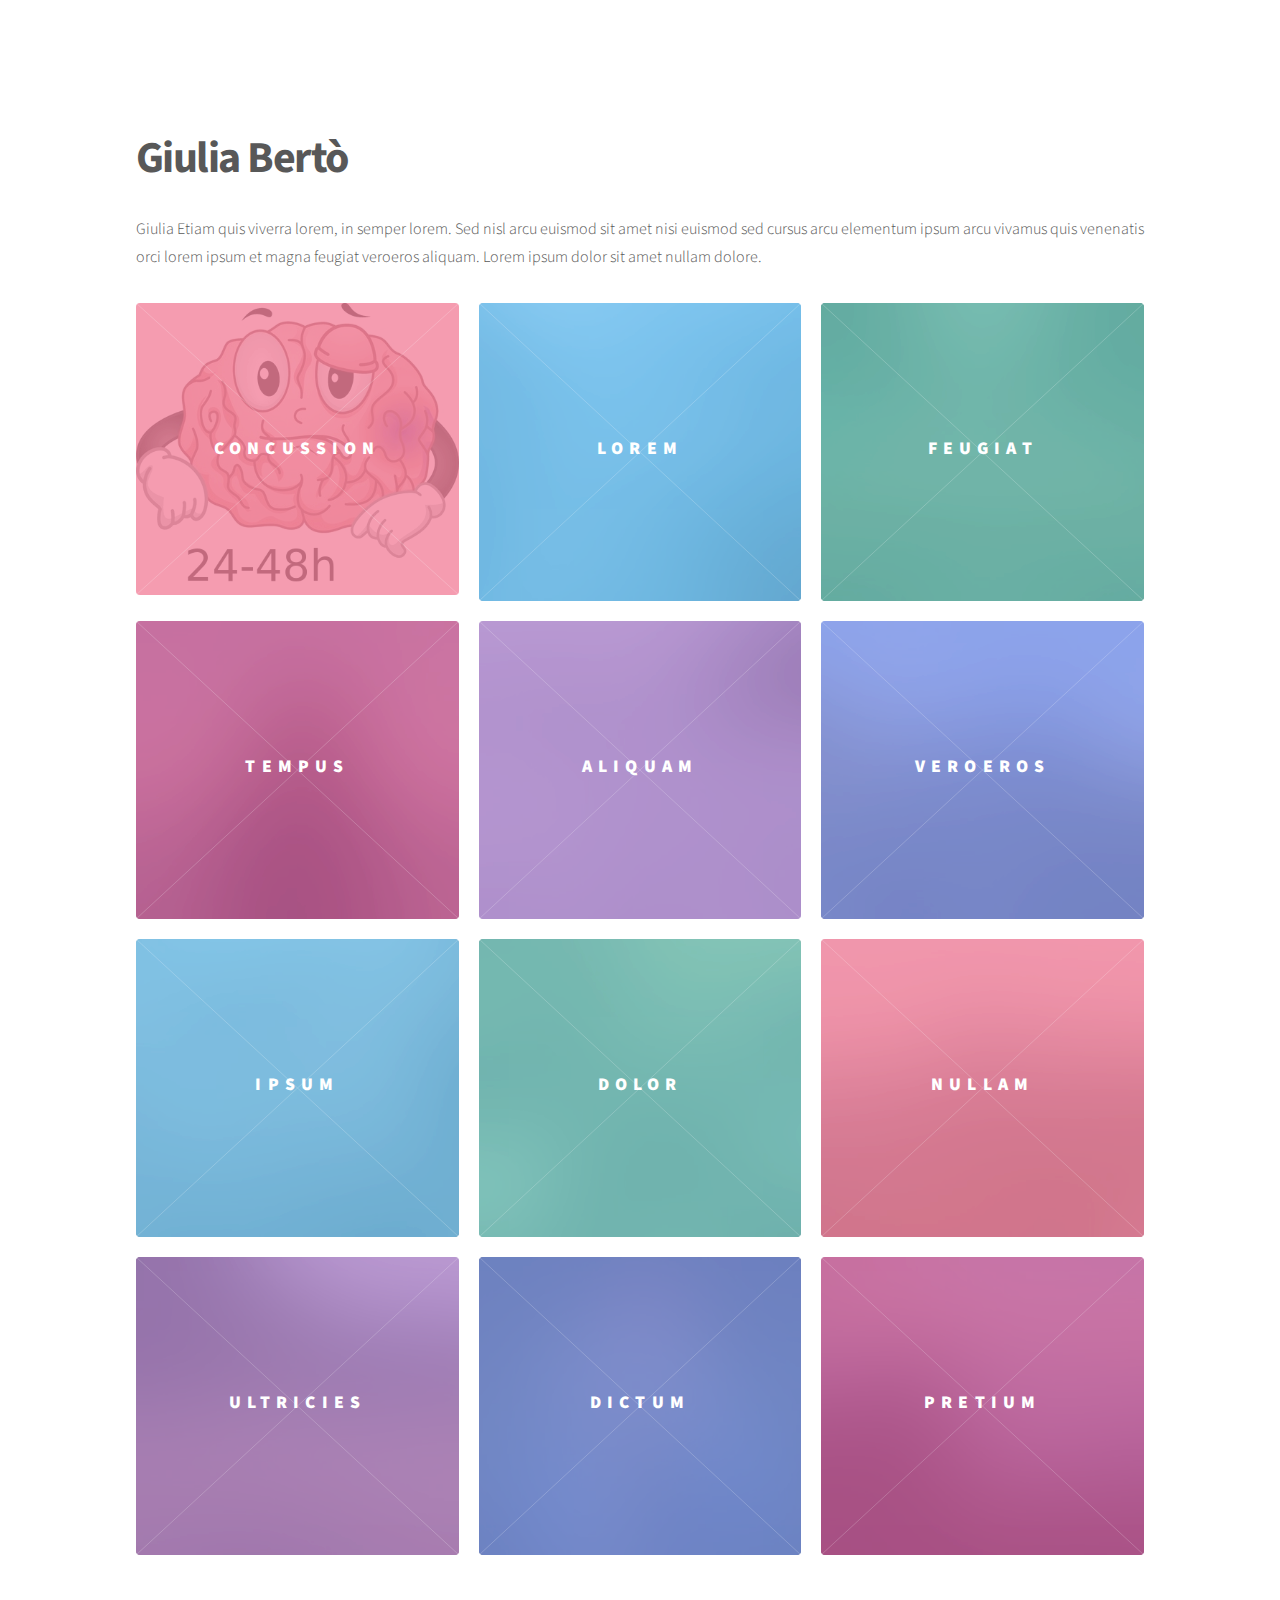
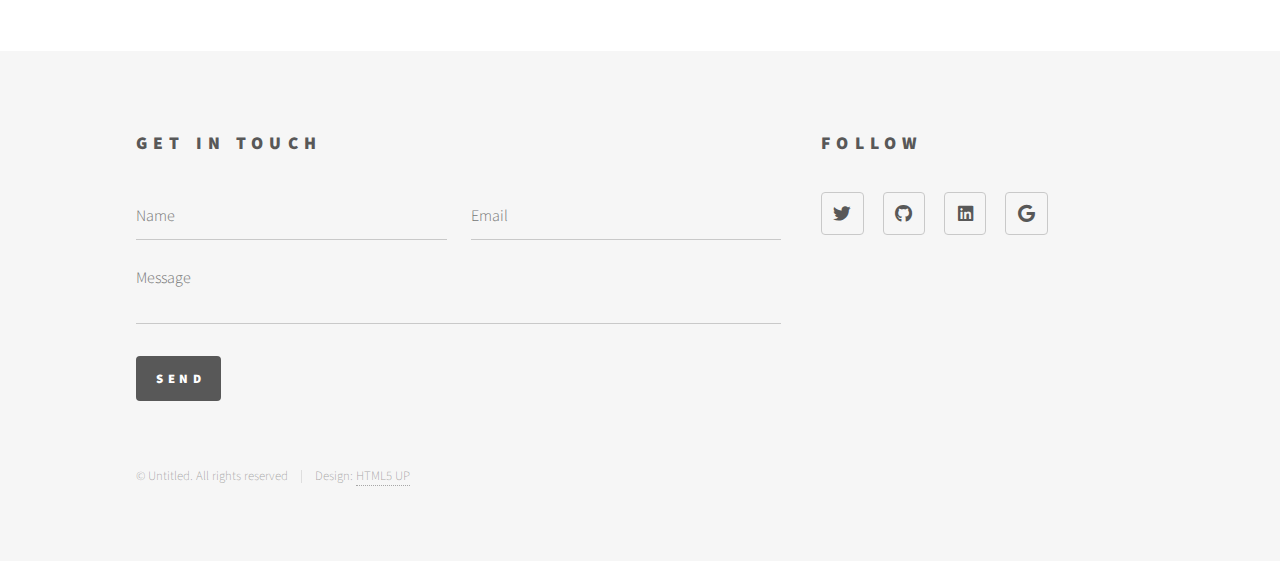
==== commit cc3ee5ed: "first edits" ====
--- a/index.html
+++ b/index.html
@@ -21,16 +21,20 @@
 						<div class="inner">
 
 							<!-- Logo -->
+							<!--
 								<a href="index.html" class="logo">
 									<span class="symbol"><img src="images/logo.svg" alt="" /></span><span class="title">Phantom</span>
 								</a>
+							-->	
 
 							<!-- Nav -->
+							<!-- Removing the Menu
 								<nav>
 									<ul>
 										<li><a href="#menu">Menu</a></li>
 									</ul>
 								</nav>
+							-->	
 
 						</div>
 					</header>
@@ -45,25 +49,24 @@
 							<li><a href="generic.html">Consequat dolor</a></li>
 							<li><a href="elements.html">Elements</a></li>
 						</ul>
-					</nav>
+					</nav>	
 
 				<!-- Main -->
 					<div id="main">
 						<div class="inner">
 							<header>
-								<h1>This is Phantom, a free, fully responsive site<br />
-								template designed by <a href="http://html5up.net">HTML5 UP</a>.</h1>
-								<p>Etiam quis viverra lorem, in semper lorem. Sed nisl arcu euismod sit amet nisi euismod sed cursus arcu elementum ipsum arcu vivamus quis venenatis orci lorem ipsum et magna feugiat veroeros aliquam. Lorem ipsum dolor sit amet nullam dolore.</p>
+								<h1>Giulia Bertò</h1>
+								<p>Giulia Etiam quis viverra lorem, in semper lorem. Sed nisl arcu euismod sit amet nisi euismod sed cursus arcu elementum ipsum arcu vivamus quis venenatis orci lorem ipsum et magna feugiat veroeros aliquam. Lorem ipsum dolor sit amet nullam dolore.</p>
 							</header>
 							<section class="tiles">
 								<article class="style1">
 									<span class="image">
-										<img src="images/pic01.jpg" alt="" />
-									</span>
-									<a href="generic.html">
-										<h2>Magna</h2>
-										<div class="content">
-											<p>Sed nisl arcu euismod sit amet nisi lorem etiam dolor veroeros et feugiat.</p>
+										<img src="images/brain_concussed_24_48.jpg" alt="" />
+									</span>
+									<a href="concussion-project.html">
+										<h2>Concussion</h2>
+										<div class="content">
+											<p>This is my first data science project.</p>
 										</div>
 									</a>
 								</article>
@@ -217,14 +220,10 @@
 							<section>
 								<h2>Follow</h2>
 								<ul class="icons">
-									<li><a href="#" class="icon brands style2 fa-twitter"><span class="label">Twitter</span></a></li>
-									<li><a href="#" class="icon brands style2 fa-facebook-f"><span class="label">Facebook</span></a></li>
-									<li><a href="#" class="icon brands style2 fa-instagram"><span class="label">Instagram</span></a></li>
-									<li><a href="#" class="icon brands style2 fa-dribbble"><span class="label">Dribbble</span></a></li>
+									<li><a href="https://twitter.com/GiuliaBert1" class="icon brands style2 fa-twitter"><span class="label">Twitter</span></a></li>
 									<li><a href="#" class="icon brands style2 fa-github"><span class="label">GitHub</span></a></li>
-									<li><a href="#" class="icon brands style2 fa-500px"><span class="label">500px</span></a></li>
-									<li><a href="#" class="icon solid style2 fa-phone"><span class="label">Phone</span></a></li>
-									<li><a href="#" class="icon solid style2 fa-envelope"><span class="label">Email</span></a></li>
+									<li><a href="#" class="icon brands style2 fa-linkedin"><span class="label">Linkedin</span></a></li>
+									<li><a href="#" class="icon brands style2 fa-google"><span class="label">Google</span></a></li>
 								</ul>
 							</section>
 							<ul class="copyright">
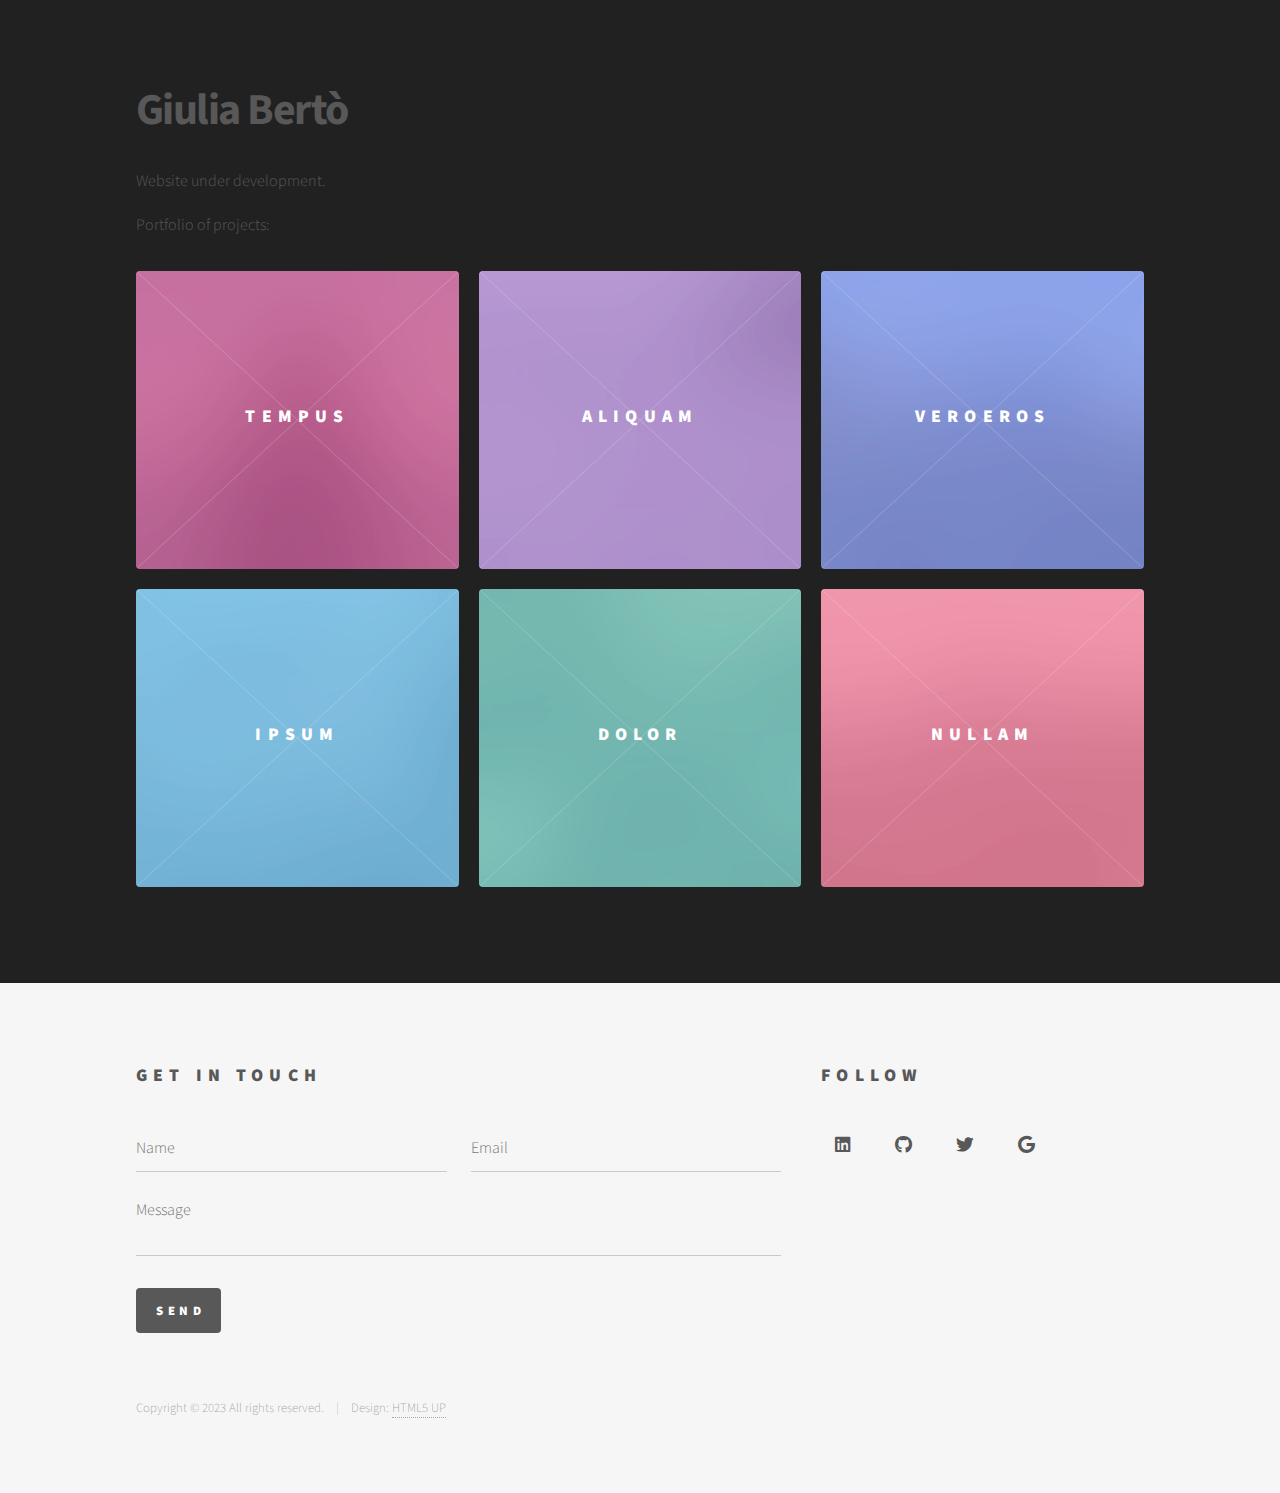
==== commit 892fd38d: "update" ====
--- a/index.html
+++ b/index.html
@@ -56,42 +56,10 @@
 						<div class="inner">
 							<header>
 								<h1>Giulia Bertò</h1>
-								<p>Giulia Etiam quis viverra lorem, in semper lorem. Sed nisl arcu euismod sit amet nisi euismod sed cursus arcu elementum ipsum arcu vivamus quis venenatis orci lorem ipsum et magna feugiat veroeros aliquam. Lorem ipsum dolor sit amet nullam dolore.</p>
+								<p>Website under development.</p>
+								<p>Portfolio of projects:</p>
 							</header>
 							<section class="tiles">
-								<article class="style1">
-									<span class="image">
-										<img src="images/brain_concussed_24_48.jpg" alt="" />
-									</span>
-									<a href="concussion-project.html">
-										<h2>Concussion</h2>
-										<div class="content">
-											<p>This is my first data science project.</p>
-										</div>
-									</a>
-								</article>
-								<article class="style2">
-									<span class="image">
-										<img src="images/pic02.jpg" alt="" />
-									</span>
-									<a href="generic.html">
-										<h2>Lorem</h2>
-										<div class="content">
-											<p>Sed nisl arcu euismod sit amet nisi lorem etiam dolor veroeros et feugiat.</p>
-										</div>
-									</a>
-								</article>
-								<article class="style3">
-									<span class="image">
-										<img src="images/pic03.jpg" alt="" />
-									</span>
-									<a href="generic.html">
-										<h2>Feugiat</h2>
-										<div class="content">
-											<p>Sed nisl arcu euismod sit amet nisi lorem etiam dolor veroeros et feugiat.</p>
-										</div>
-									</a>
-								</article>
 								<article class="style4">
 									<span class="image">
 										<img src="images/pic04.jpg" alt="" />
@@ -158,40 +126,9 @@
 										</div>
 									</a>
 								</article>
-								<article class="style5">
-									<span class="image">
-										<img src="images/pic10.jpg" alt="" />
-									</span>
-									<a href="generic.html">
-										<h2>Ultricies</h2>
-										<div class="content">
-											<p>Sed nisl arcu euismod sit amet nisi lorem etiam dolor veroeros et feugiat.</p>
-										</div>
-									</a>
-								</article>
-								<article class="style6">
-									<span class="image">
-										<img src="images/pic11.jpg" alt="" />
-									</span>
-									<a href="generic.html">
-										<h2>Dictum</h2>
-										<div class="content">
-											<p>Sed nisl arcu euismod sit amet nisi lorem etiam dolor veroeros et feugiat.</p>
-										</div>
-									</a>
-								</article>
-								<article class="style4">
-									<span class="image">
-										<img src="images/pic12.jpg" alt="" />
-									</span>
-									<a href="generic.html">
-										<h2>Pretium</h2>
-										<div class="content">
-											<p>Sed nisl arcu euismod sit amet nisi lorem etiam dolor veroeros et feugiat.</p>
-										</div>
-									</a>
-								</article>
 							</section>
+							<!-- <video src="#" width=800 height=500 controls></video>
+							-->	
 						</div>
 					</div>
 
@@ -217,17 +154,18 @@
 									</ul>
 								</form>
 							</section>
+
 							<section>
 								<h2>Follow</h2>
 								<ul class="icons">
+									<li><a href="https://www.linkedin.com/in/giulia-berto-phd/" class="icon brands style2 fa-linkedin"><span class="label">Linkedin</span></a></li>
+									<li><a href="https://github.com/giulia-berto" class="icon brands style2 fa-github"><span class="label">GitHub</span></a></li>
 									<li><a href="https://twitter.com/GiuliaBert1" class="icon brands style2 fa-twitter"><span class="label">Twitter</span></a></li>
-									<li><a href="#" class="icon brands style2 fa-github"><span class="label">GitHub</span></a></li>
-									<li><a href="#" class="icon brands style2 fa-linkedin"><span class="label">Linkedin</span></a></li>
-									<li><a href="#" class="icon brands style2 fa-google"><span class="label">Google</span></a></li>
+									<li><a href="https://scholar.google.com/citations?user=T2CydDUAAAAJ&hl=en&oi=ao" class="icon brands style2 fa-google"><span class="label">Google</span></a></li>
 								</ul>
 							</section>
 							<ul class="copyright">
-								<li>&copy; Untitled. All rights reserved</li><li>Design: <a href="http://html5up.net">HTML5 UP</a></li>
+								<li> Copyright &copy; 2023 All rights reserved.</li><li>Design: <a href="http://html5up.net">HTML5 UP</a></li>
 							</ul>
 						</div>
 					</footer>
--- a/assets/css/main.css
+++ b/assets/css/main.css
@@ -1,10 +1,10 @@
 @import url(fontawesome-all.min.css);
 @import url("https://fonts.googleapis.com/css?family=Source+Sans+Pro:300,700,900");
 
-/*
-	Phantom by HTML5 UP
-	html5up.net | @ajlkn
-	Free for personal and commercial use under the CCA 3.0 license (html5up.net/license)
+/*
+	Phantom by HTML5 UP
+	html5up.net | @ajlkn
+	Free for personal and commercial use under the CCA 3.0 license (html5up.net/license)
 */
 
 html, body, div, span, applet, object,
@@ -99,7 +99,7 @@
 	}
 
 	body {
-		background: #ffffff;
+		background: #222121;
 	}
 
 		body.is-preload *, body.is-preload *:before, body.is-preload *:after {
@@ -1841,7 +1841,7 @@
 			-ms-transition: background-color 0.2s ease-in-out, color 0.2s ease-in-out, border-color 0.2s ease-in-out;
 			transition: background-color 0.2s ease-in-out, color 0.2s ease-in-out, border-color 0.2s ease-in-out;
 			background-color: transparent;
-			border: solid 1px #c9c9c9;
+			border: solid 0px #c9c9c9;
 			border-radius: 4px;
 			width: 2.65em;
 			height: 2.65em;
@@ -2829,7 +2829,7 @@
 /* Header */
 
 	#header {
-		padding: 8em 0 0.1em 0 ;
+		padding: 5em 0 0.1em 0 ;
 	}
 
 		#header .logo {
@@ -3165,7 +3165,7 @@
 /* Footer */
 
 	#footer {
-		padding: 5em 0 6em 0 ;
+		padding: 3em 0 0 0 ;
 		background-color: #f6f6f6;
 	}
 
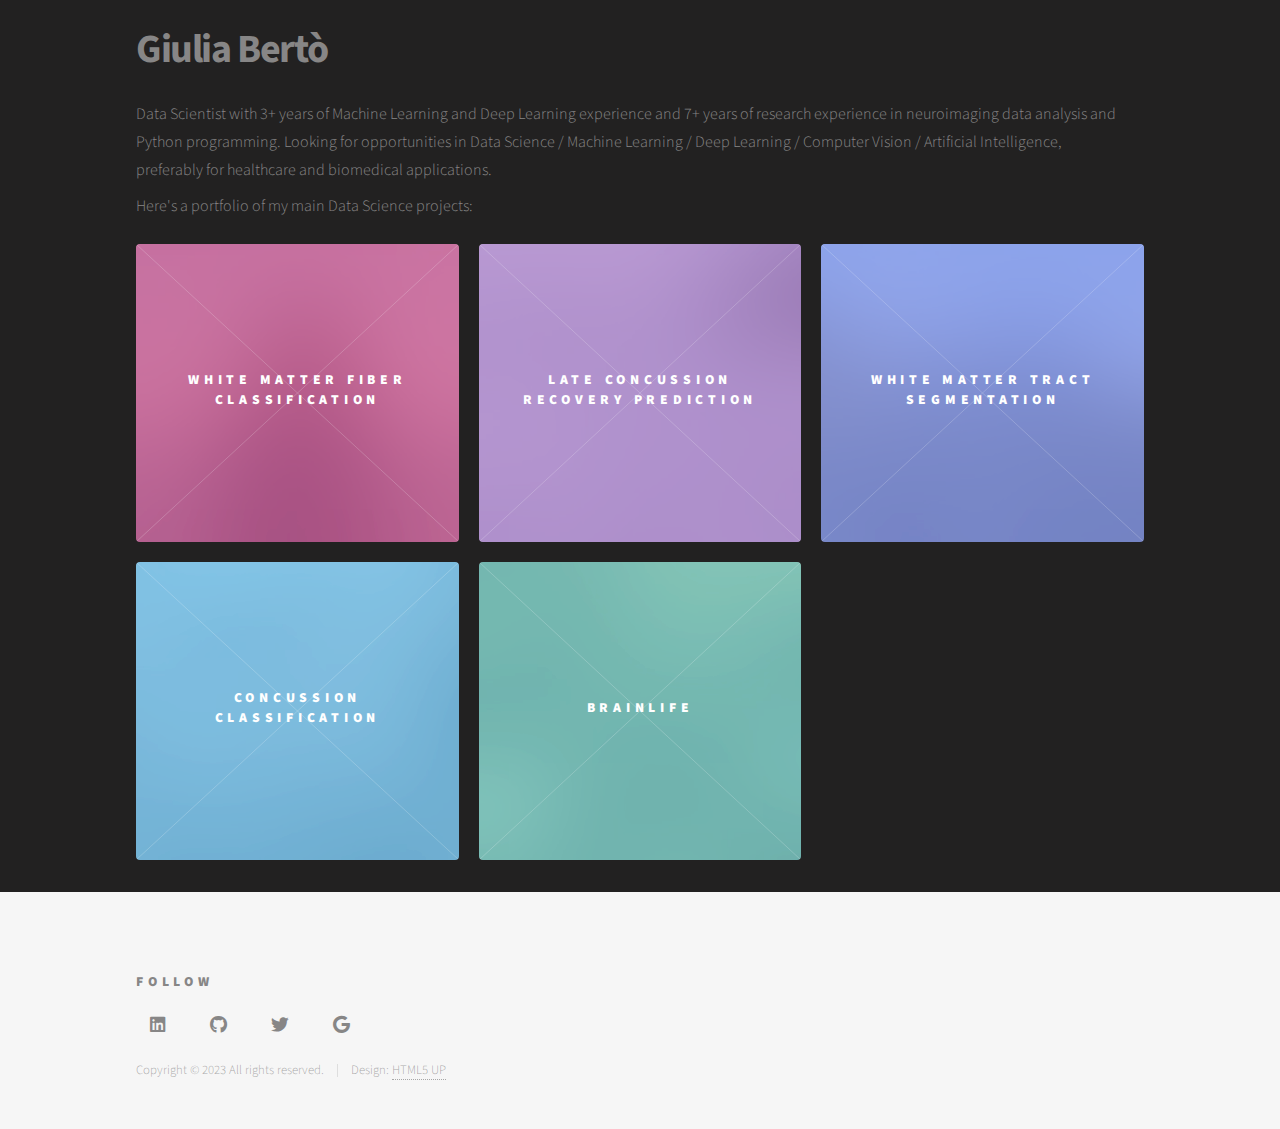
==== commit eeeb10d4: "major changes" ====
--- a/index.html
+++ b/index.html
@@ -56,18 +56,23 @@
 						<div class="inner">
 							<header>
 								<h1>Giulia Bertò</h1>
-								<p>Website under development.</p>
-								<p>Portfolio of projects:</p>
+								<p>Data Scientist with 3+ years of Machine Learning and Deep Learning 
+									experience and 7+ years of research experience in neuroimaging data analysis 
+									and Python programming. Looking for opportunities in Data Science / 
+									Machine Learning / Deep Learning / Computer Vision / Artificial Intelligence,
+									<br> preferably for healthcare and biomedical applications.
+								</p>
+								<p>Here's a portfolio of my main Data Science projects:</p>
 							</header>
 							<section class="tiles">
 								<article class="style4">
 									<span class="image">
 										<img src="images/pic04.jpg" alt="" />
 									</span>
-									<a href="generic.html">
-										<h2>Tempus</h2>
+									<a href="concussion-project.html">
+										<h2>White matter fiber classification</h2>
 										<div class="content">
-											<p>Sed nisl arcu euismod sit amet nisi lorem etiam dolor veroeros et feugiat.</p>
+											<p>Machine Learning <br> Neuroimaging</p>
 										</div>
 									</a>
 								</article>
@@ -76,9 +81,9 @@
 										<img src="images/pic05.jpg" alt="" />
 									</span>
 									<a href="generic.html">
-										<h2>Aliquam</h2>
+										<h2>Late concussion recovery prediction</h2>
 										<div class="content">
-											<p>Sed nisl arcu euismod sit amet nisi lorem etiam dolor veroeros et feugiat.</p>
+											<p>Machine Learning <br> Neuroimaging <br> Clinical data</p>
 										</div>
 									</a>
 								</article>
@@ -87,9 +92,9 @@
 										<img src="images/pic06.jpg" alt="" />
 									</span>
 									<a href="generic.html">
-										<h2>Veroeros</h2>
+										<h2>White matter tract segmentation</h2>
 										<div class="content">
-											<p>Sed nisl arcu euismod sit amet nisi lorem etiam dolor veroeros et feugiat.</p>
+											<p>Optimization <br> Neuroimaging</p>
 										</div>
 									</a>
 								</article>
@@ -98,9 +103,9 @@
 										<img src="images/pic07.jpg" alt="" />
 									</span>
 									<a href="generic.html">
-										<h2>Ipsum</h2>
+										<h2>Concussion classification</h2>
 										<div class="content">
-											<p>Sed nisl arcu euismod sit amet nisi lorem etiam dolor veroeros et feugiat.</p>
+											<p>Deep Learning <br> Transfer Learning <br> Computer Vision</p>
 										</div>
 									</a>
 								</article>
@@ -109,11 +114,12 @@
 										<img src="images/pic08.jpg" alt="" />
 									</span>
 									<a href="generic.html">
-										<h2>Dolor</h2>
+										<h2>Brainlife</h2>
 										<div class="content">
-											<p>Sed nisl arcu euismod sit amet nisi lorem etiam dolor veroeros et feugiat.</p>
+											<p>Software Development <br> Big Data</p>
 										</div>
 									</a>
+								<!--
 								</article>
 								<article class="style1">
 									<span class="image">
@@ -125,6 +131,7 @@
 											<p>Sed nisl arcu euismod sit amet nisi lorem etiam dolor veroeros et feugiat.</p>
 										</div>
 									</a>
+								-->
 								</article>
 							</section>
 							<!-- <video src="#" width=800 height=500 controls></video>
@@ -135,6 +142,7 @@
 				<!-- Footer -->
 					<footer id="footer">
 						<div class="inner">
+						<!--
 							<section>
 								<h2>Get in touch</h2>
 								<form method="post" action="#">
@@ -150,11 +158,11 @@
 										</div>
 									</div>
 									<ul class="actions">
-										<li><input type="submit" value="Send" class="primary" /></li>
+										<li><input type="submit" value="Send" class="primary" href="mailto:giulia.berto.4@gmail.com"></li>
 									</ul>
 								</form>
 							</section>
-
+						-->
 							<section>
 								<h2>Follow</h2>
 								<ul class="icons">
--- a/assets/css/main.css
+++ b/assets/css/main.css
@@ -113,10 +113,23 @@
 			transition: none !important;
 		}
 
+
+		body.is-project *, body.is-project *:before, body.is-project *:after{
+		-moz-animation: none !important;
+		-webkit-animation: none !important;
+		-ms-animation: none !important;
+		animation: none !important;
+		-moz-transition: none !important;
+		-webkit-transition: none !important;
+		-ms-transition: none !important;
+		transition: none !important;
+		background: #fbf9f9;
+		}
+
 /* Type */
 
 	body, input, select, textarea {
-		color: #585858;
+		color: #878686;
 		font-family: "Source Sans Pro", Helvetica, sans-serif;
 		font-size: 16pt;
 		font-weight: 300;
@@ -163,11 +176,11 @@
 	}
 
 	p {
-		margin: 0 0 2em 0;
+		margin: 0 0 1.5em 0;
 	}
 
 	h1 {
-		font-size: 2.75em;
+		font-size: 2.5em;
 		font-weight: 700;
 		line-height: 1.3;
 		margin: 0 0 1em 0;
@@ -208,7 +221,7 @@
 		}
 
 	h2 {
-		font-size: 1.1em;
+		font-size: 0.85em;
 	}
 
 	h3 {
@@ -2043,12 +2056,12 @@
 		cursor: default;
 		list-style: none;
 		padding-left: 0;
-		margin: -1em 0 2em -1em;
+		margin: -1em 0 1em -1em;
 	}
 
 		ul.icons li {
 			display: inline-block;
-			padding: 1em 0 0 1em;
+			padding: 0em 0 0 1em;
 		}
 
 /* Form */
@@ -2572,8 +2585,8 @@
 		-webkit-flex-wrap: wrap;
 		-ms-flex-wrap: wrap;
 		flex-wrap: wrap;
-		postiion: relative;
-		margin: -2.5em 0 0 -2.5em;
+		position: relative;
+		margin: -4.5em 0 0 -2.5em;
 	}
 
 		.tiles article {
@@ -2582,8 +2595,8 @@
 			-ms-transition: -ms-transform 0.5s ease, opacity 0.5s ease;
 			transition: transform 0.5s ease, opacity 0.5s ease;
 			position: relative;
-			width: calc(33.33333% - 2.5em);
-			margin: 2.5em 0 0 2.5em;
+			width: calc(20% - 2em);
+			margin: 2em 0 0 2em;
 		}
 
 			.tiles article > .image {
@@ -2829,7 +2842,7 @@
 /* Header */
 
 	#header {
-		padding: 5em 0 0.1em 0 ;
+		padding: 1.5em 0 0em 0 ;
 	}
 
 		#header .logo {
@@ -3151,7 +3164,7 @@
 /* Main */
 
 	#main {
-		padding: 0em 0 6em 0 ;
+		padding: 0em 0 2em 0 ;
 	}
 
 		@media screen and (max-width: 736px) {
@@ -3165,7 +3178,7 @@
 /* Footer */
 
 	#footer {
-		padding: 3em 0 0 0 ;
+		padding: 1em 0 0 0 ;
 		background-color: #f6f6f6;
 	}
 
@@ -3201,7 +3214,8 @@
 			#footer > .inner .copyright {
 				width: 100%;
 				padding: 0;
-				margin-top: 5em;
+				margin-top: 1em;
+				margin-bottom: 0;
 				list-style: none;
 				font-size: 0.8em;
 				color: rgba(88, 88, 88, 0.5);
@@ -3286,7 +3300,7 @@
 					}
 
 					#footer > .inner .copyright {
-						margin-top: 3em;
+						margin-top: 1em;
 					}
 
 		}
@@ -3294,13 +3308,13 @@
 		@media screen and (max-width: 480px) {
 
 			#footer > .inner .copyright {
-				margin-top: 3em;
+				margin-top: 1em;
 			}
 
 				#footer > .inner .copyright li {
 					border-left: 0;
 					padding-left: 0;
-					margin: 0.75em 0 0 0;
+					margin: 0 0 0 0;
 					display: block;
 					line-height: inherit;
 				}
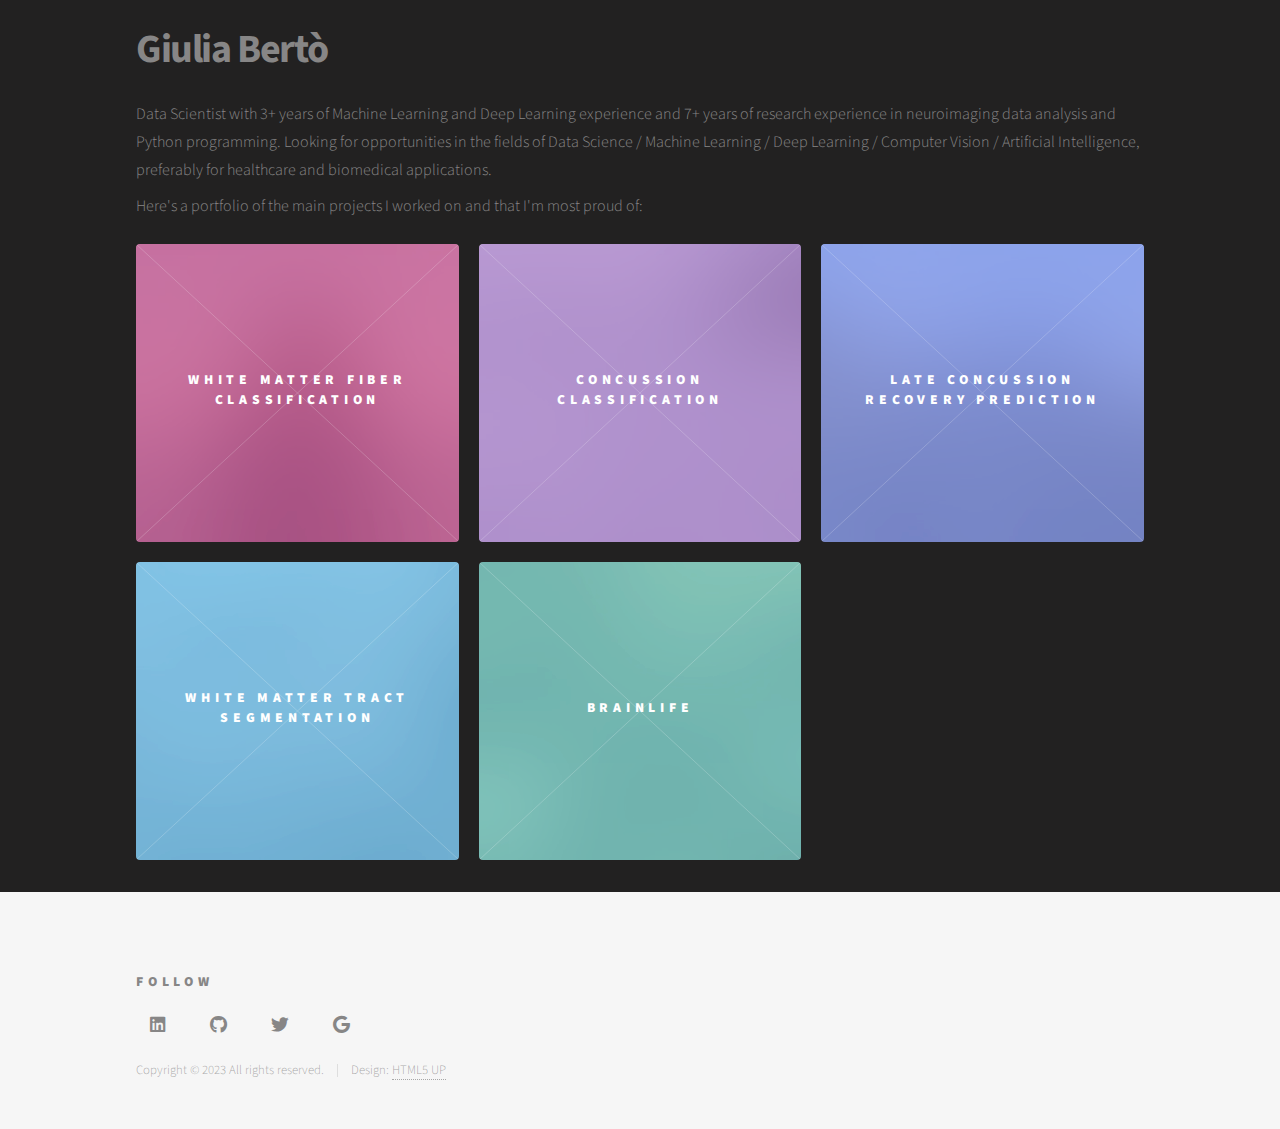
==== commit 212aa237: "update" ====
--- a/index.html
+++ b/index.html
@@ -9,8 +9,8 @@
 		<title>Phantom by HTML5 UP</title>
 		<meta charset="utf-8" />
 		<meta name="viewport" content="width=device-width, initial-scale=1, user-scalable=no" />
-		<link rel="stylesheet" href="assets/css/main.css" />
-		<noscript><link rel="stylesheet" href="assets/css/noscript.css" /></noscript>
+		<link rel="stylesheet" href="./assets/css/main.css" />
+		<noscript><link rel="stylesheet" href="./assets/css/noscript.css" /></noscript>
 	</head>
 	<body class="is-preload">
 		<!-- Wrapper -->
@@ -58,18 +58,18 @@
 								<h1>Giulia Bertò</h1>
 								<p>Data Scientist with 3+ years of Machine Learning and Deep Learning 
 									experience and 7+ years of research experience in neuroimaging data analysis 
-									and Python programming. Looking for opportunities in Data Science / 
+									and Python programming. Looking for opportunities in the fields of Data Science / 
 									Machine Learning / Deep Learning / Computer Vision / Artificial Intelligence,
-									<br> preferably for healthcare and biomedical applications.
+									preferably for healthcare and biomedical applications.
 								</p>
-								<p>Here's a portfolio of my main Data Science projects:</p>
+								<p>Here's a portfolio of the main projects I worked on and that I'm most proud of:</p>
 							</header>
 							<section class="tiles">
 								<article class="style4">
 									<span class="image">
 										<img src="images/pic04.jpg" alt="" />
 									</span>
-									<a href="concussion-project.html">
+									<a href="classifyber-project.html">
 										<h2>White matter fiber classification</h2>
 										<div class="content">
 											<p>Machine Learning <br> Neuroimaging</p>
@@ -80,10 +80,10 @@
 									<span class="image">
 										<img src="images/pic05.jpg" alt="" />
 									</span>
-									<a href="generic.html">
-										<h2>Late concussion recovery prediction</h2>
+									<a href="concussion-project.html">
+										<h2>Concussion classification</h2>
 										<div class="content">
-											<p>Machine Learning <br> Neuroimaging <br> Clinical data</p>
+											<p>Deep Learning <br> Transfer Learning <br> Computer Vision</p>
 										</div>
 									</a>
 								</article>
@@ -91,10 +91,10 @@
 									<span class="image">
 										<img src="images/pic06.jpg" alt="" />
 									</span>
-									<a href="generic.html">
-										<h2>White matter tract segmentation</h2>
+									<a href="ppcs-project.html">
+										<h2>Late concussion recovery prediction</h2>
 										<div class="content">
-											<p>Optimization <br> Neuroimaging</p>
+											<p>Machine Learning <br> Neuroimaging <br> Clinical data</p>
 										</div>
 									</a>
 								</article>
@@ -102,10 +102,10 @@
 									<span class="image">
 										<img src="images/pic07.jpg" alt="" />
 									</span>
-									<a href="generic.html">
-										<h2>Concussion classification</h2>
+									<a href="lap-project.html">
+										<h2>White matter tract segmentation</h2>
 										<div class="content">
-											<p>Deep Learning <br> Transfer Learning <br> Computer Vision</p>
+											<p>Optimization <br> Neuroimaging</p>
 										</div>
 									</a>
 								</article>
@@ -113,7 +113,7 @@
 									<span class="image">
 										<img src="images/pic08.jpg" alt="" />
 									</span>
-									<a href="generic.html">
+									<a href="brainlife-project.html">
 										<h2>Brainlife</h2>
 										<div class="content">
 											<p>Software Development <br> Big Data</p>
--- a/assets/css/main.css
+++ b/assets/css/main.css
@@ -2595,8 +2595,8 @@
 			-ms-transition: -ms-transform 0.5s ease, opacity 0.5s ease;
 			transition: transform 0.5s ease, opacity 0.5s ease;
 			position: relative;
-			width: calc(20% - 2em);
-			margin: 2em 0 0 2em;
+			width: calc(20% - 1em);
+			margin: 1em 0 0 1em;
 		}
 
 			.tiles article > .image {
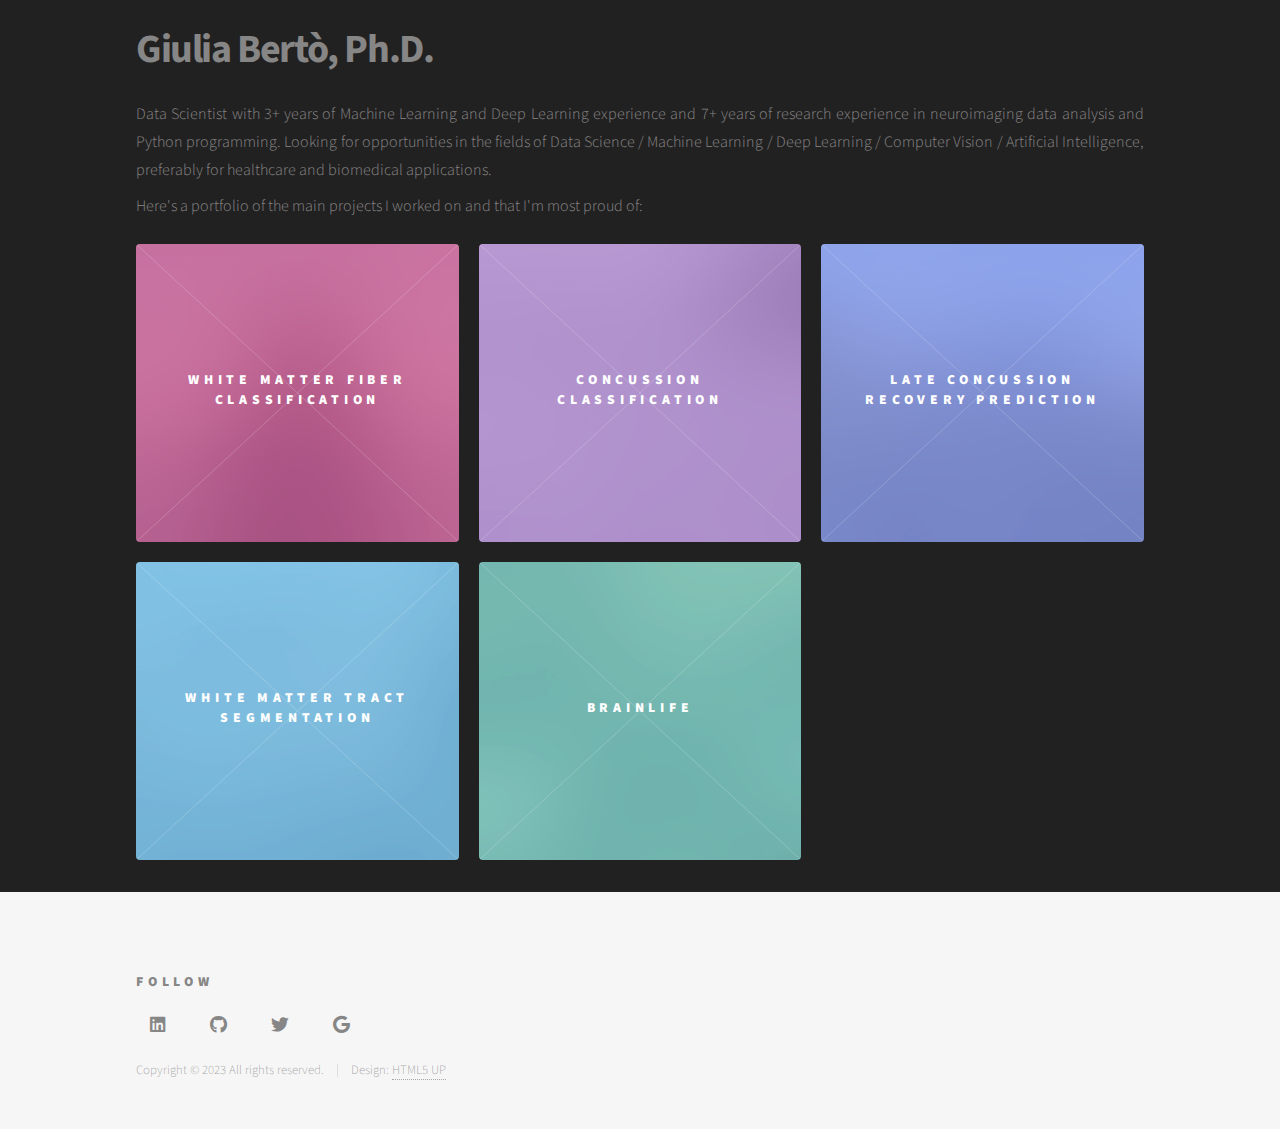
==== commit 7cb47ef3: "added bold text and small changes" ====
--- a/index.html
+++ b/index.html
@@ -55,7 +55,7 @@
 					<div id="main">
 						<div class="inner">
 							<header>
-								<h1>Giulia Bertò</h1>
+								<h1>Giulia Bertò, Ph.D.</h1>
 								<p>Data Scientist with 3+ years of Machine Learning and Deep Learning 
 									experience and 7+ years of research experience in neuroimaging data analysis 
 									and Python programming. Looking for opportunities in the fields of Data Science / 
@@ -72,7 +72,7 @@
 									<a href="classifyber-project.html">
 										<h2>White matter fiber classification</h2>
 										<div class="content">
-											<p>Machine Learning <br> Neuroimaging</p>
+											<p1>Machine Learning <br> Neuroimaging</p1>
 										</div>
 									</a>
 								</article>
@@ -83,7 +83,7 @@
 									<a href="concussion-project.html">
 										<h2>Concussion classification</h2>
 										<div class="content">
-											<p>Deep Learning <br> Transfer Learning <br> Computer Vision</p>
+											<p1>Deep Learning <br> Transfer Learning <br> Computer Vision</p1>
 										</div>
 									</a>
 								</article>
@@ -94,7 +94,7 @@
 									<a href="ppcs-project.html">
 										<h2>Late concussion recovery prediction</h2>
 										<div class="content">
-											<p>Machine Learning <br> Neuroimaging <br> Clinical data</p>
+											<p1>Machine Learning <br> Neuroimaging <br> Clinical data</p1>
 										</div>
 									</a>
 								</article>
@@ -105,7 +105,7 @@
 									<a href="lap-project.html">
 										<h2>White matter tract segmentation</h2>
 										<div class="content">
-											<p>Optimization <br> Neuroimaging</p>
+											<p1>Optimization <br> Neuroimaging</p1>
 										</div>
 									</a>
 								</article>
@@ -116,7 +116,7 @@
 									<a href="brainlife-project.html">
 										<h2>Brainlife</h2>
 										<div class="content">
-											<p>Software Development <br> Big Data</p>
+											<p1>Software Development <br> Big Data</p1>
 										</div>
 									</a>
 								<!--
--- a/assets/css/main.css
+++ b/assets/css/main.css
@@ -176,6 +176,11 @@
 	}
 
 	p {
+		margin: 0 0 1.5em 0;
+		text-align: justify;
+	}
+
+	p1 {
 		margin: 0 0 1.5em 0;
 	}
 
